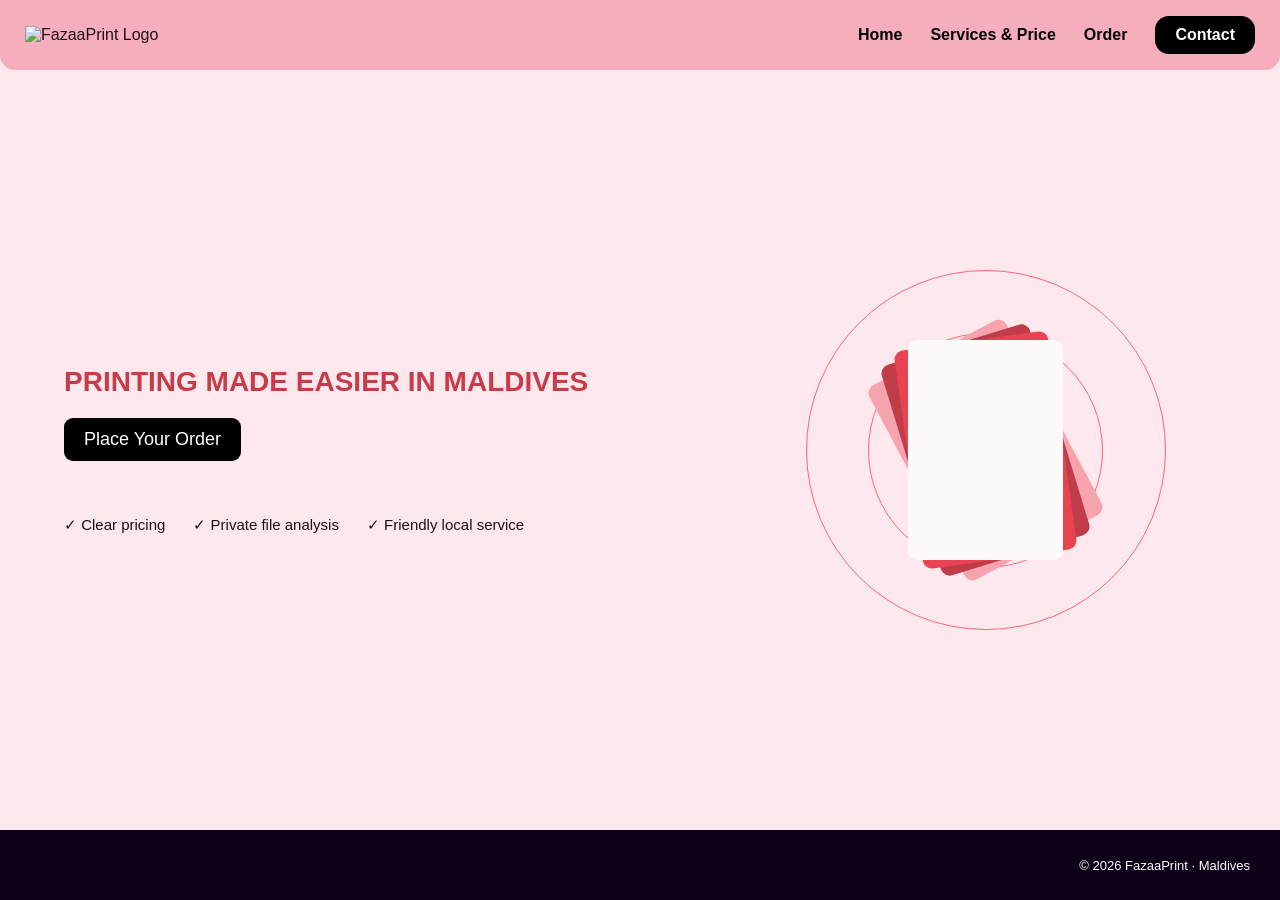
==== index.html @ 002e9286 "Update index.html" ====
<!DOCTYPE html>
<html lang="en">
<head>
<meta charset="UTF-8">
<meta name="viewport" content="width=device-width, initial-scale=1.0">

<title>FazaaPrint</title>

<style>

/* ---------------- GENERAL ---------------- */

* {
    box-sizing: border-box;
    margin: 0;
    padding: 0;
}

body {
    font-family: Arial, sans-serif;
    background: #fde8ed;
    color: #1d1118;
}

button,
input,
select {
    font: inherit;
}

a {
    text-decoration: none;
    color: inherit;
}

/* ---------------- HEADER ---------------- */

header {
    height: 70px;
    background: #f7aebc;
    display: flex;
    align-items: center;
    justify-content: space-between;
    padding: 8px 25px;
    border-radius: 0 0 15px 15px;
}

.logo img {
    width: 48px;
    height: 48px;
    object-fit: contain;
}

nav {
    display: flex;
    gap: 28px;
    align-items: center;
}

nav button {
    border: none;
    background: transparent;
    font-weight: 700;
    font-size: 16px;
    cursor: pointer;
}

nav button:hover {
    opacity: .6;
}

.contact-btn {
    background: black;
    color: white;
    padding: 10px 20px;
    border-radius: 14px;
}

/* ---------------- PAGE SECTIONS ---------------- */

.page {
    display: none;
    min-height: calc(100vh - 140px);
    padding: 50px 5%;
}

.page.active {
    display: block;
}

/* ---------------- HOME ---------------- */

.home {
    display: none;
}

.home.active {
    display: flex;
    align-items: center;
    justify-content: space-between;
    gap: 40px;
}

.home-left {
    width: 55%;
}

.home-left h1 {
    color: #c83c49;
    font-size: 28px;
    margin-bottom: 20px;
}

.order-main-btn {
    border: none;
    background: #000;
    color: #fff;
    padding: 11px 20px;
    border-radius: 9px;
    font-size: 18px;
    cursor: pointer;
    margin-bottom: 55px;
}

.features {
    display: flex;
    gap: 28px;
    flex-wrap: wrap;
}

.features span {
    font-size: 15px;
}

/* ---------------- PRINT GRAPHIC ---------------- */

.home-art {
    width: 40%;
    display: flex;
    justify-content: center;
    align-items: center;
}

.circle {
    width: 360px;
    height: 360px;
    border: 1px solid #ff647a;
    border-radius: 50%;
    display: flex;
    justify-content: center;
    align-items: center;
}

.inner-circle {
    width: 235px;
    height: 235px;
    border: 1px solid #ff647a;
    border-radius: 50%;
    display: flex;
    justify-content: center;
    align-items: center;
}

.paper-stack {
    position: relative;
    width: 155px;
    height: 220px;
}

.paper {
    position: absolute;
    width: 155px;
    height: 220px;
    border-radius: 9px;
}

.paper1 {
    background: #f6a3ae;
    transform: rotate(-28deg);
}

.paper2 {
    background: #bf3c49;
    transform: rotate(-17deg);
}

.paper3 {
    background: #e94352;
    transform: rotate(-8deg);
}

.paper4 {
    background: #fffafa;
}

/* ---------------- TITLES ---------------- */

.section-title {
    color: #c83c49;
    margin-bottom: 8px;
    font-size: 30px;
}

.section-subtitle {
    margin-bottom: 35px;
    color: #67565d;
}

/* ---------------- SERVICES ---------------- */

.services-grid {
    display: grid;
    grid-template-columns: repeat(3, 1fr);
    gap: 18px;
}

.service-card {
    background: white;
    border-radius: 14px;
    padding: 24px;
    box-shadow: 0 5px 15px rgba(0,0,0,.04);
}

.service-card h3 {
    margin-bottom: 10px;
}

.price {
    color: #c83c49;
    font-weight: bold;
    font-size: 22px;
}

/* ---------------- ORDER ---------------- */

.order-container {
    display: grid;
    grid-template-columns: 1.4fr 1fr;
    gap: 30px;
}

.order-form,
.order-summary {
    background: white;
    border-radius: 15px;
    padding: 28px;
}

.form-group {
    margin-bottom: 20px;
}

.form-group label {
    display: block;
    font-weight: 600;
    margin-bottom: 8px;
}

.form-group input,
.form-group select {
    width: 100%;
    border: 1px solid #ddd;
    border-radius: 8px;
    padding: 12px;
}

.two-fields {
    display: grid;
    grid-template-columns: 1fr 1fr;
    gap: 15px;
}

.coverage-wrap {
    display: none;
}

.coverage-value {
    color: #c83c49;
    font-weight: bold;
}

.total {
    font-size: 32px;
    color: #c83c49;
    margin: 18px 0;
}

.notice {
    background: #fde8ed;
    padding: 12px;
    border-radius: 8px;
    font-size: 13px;
    margin-top: 15px;
}

.submit-order {
    width: 100%;
    margin-top: 25px;
    background: black;
    color: white;
    border: none;
    border-radius: 10px;
    padding: 14px;
    cursor: pointer;
    font-weight: bold;
}

/* ---------------- CONTACT ---------------- */

.contact-box {
    background: white;
    padding: 35px;
    border-radius: 15px;
    max-width: 650px;
}

.contact-box p {
    margin: 15px 0;
}

.whatsapp {
    display: inline-block;
    margin-top: 15px;
    background: black;
    color: white;
    padding: 12px 20px;
    border-radius: 9px;
}

/* ---------------- FOOTER ---------------- */

footer {
    height: 70px;
    background: #0e0016;
    color: white;
    display: flex;
    justify-content: flex-end;
    align-items: center;
    padding: 0 30px;
    font-size: 13px;
}

/* ---------------- MOBILE ---------------- */

@media(max-width:800px) {

    header {
        padding: 8px 12px;
    }

    nav {
        gap: 10px;
    }

    nav button {
        font-size: 12px;
    }

    .home.active {
        flex-direction: column;
        text-align: center;
    }

    .home-left,
    .home-art {
        width: 100%;
    }

    .features {
        justify-content: center;
    }

    .circle {
        width: 280px;
        height: 280px;
    }

    .services-grid {
        grid-template-columns: 1fr;
    }

    .order-container {
        grid-template-columns: 1fr;
    }

    .two-fields {
        grid-template-columns: 1fr;
    }
}

</style>
</head>


<body>

<!-- HEADER -->

<header>

    <div class="logo">
        <img src="logo.png" alt="FazaaPrint Logo">
    </div>

    <nav>

        <button onclick="showPage('home')">
            Home
        </button>

        <button onclick="showPage('services')">
            Services & Price
        </button>

        <button onclick="showPage('order')">
            Order
        </button>

        <button
        class="contact-btn"
        onclick="showPage('contact')">
            Contact
        </button>

    </nav>

</header>


<main>


<!-- ================= HOME ================= -->

<section id="home" class="page home active">

    <div class="home-left">

        <h1>
            PRINTING MADE EASIER IN MALDIVES
        </h1>

        <button
        class="order-main-btn"
        onclick="showPage('order')">

            Place Your Order

        </button>

        <div class="features">

            <span>✓ Clear pricing</span>

            <span>✓ Private file analysis</span>

            <span>✓ Friendly local service</span>

        </div>

    </div>


    <div class="home-art">

        <div class="circle">

            <div class="inner-circle">

                <div class="paper-stack">

                    <div class="paper paper1"></div>

                    <div class="paper paper2"></div>

                    <div class="paper paper3"></div>

                    <div class="paper paper4"></div>

                </div>

            </div>

        </div>

    </div>

</section>



<!-- ================= SERVICES ================= -->

<section id="services" class="page">

<h2 class="section-title">
Services & Prices
</h2>

<p class="section-subtitle">
Simple and transparent pricing.
</p>


<div class="services-grid">

<div class="service-card">
<h3>B&W A4 Printing</h3>
<p class="price">MVR 2</p>
<p>Per printed side</p>
</div>


<div class="service-card">
<h3>Full Colour A4</h3>
<p class="price">Up to MVR 35</p>
<p>Based on colour coverage</p>
</div>


<div class="service-card">
<h3>Binding</h3>
<p class="price">MVR 20</p>
</div>


<div class="service-card">
<h3>Scanning</h3>
<p class="price">MVR 10</p>
</div>


<div class="service-card">
<h3>Lamination</h3>
<p class="price">MVR 15</p>
</div>


<div class="service-card">
<h3>Staples</h3>
<p class="price">MVR 4</p>
</div>


<div class="service-card">
<h3>Book Cover Design & Printing</h3>
<p class="price">MVR 45</p>
</div>


<div class="service-card">
<h3>Book Cover</h3>
<p class="price">MVR 50</p>
</div>


<div class="service-card">
<h3>Cellophane</h3>
<p class="price">MVR 100</p>
</div>


<div class="service-card">
<h3>Worksheet Program</h3>
<p class="price">MVR 150</p>
</div>


<div class="service-card">
<h3>English Past Papers</h3>
<p class="price">MVR 380</p>
</div>


<div class="service-card">
<h3>Economics Past Papers</h3>
<p class="price">MVR 150</p>
</div>


<div class="service-card">
<h3>Chemistry Past Papers</h3>
<p class="price">MVR 530</p>
</div>


<div class="service-card">
<h3>Biology Past Papers</h3>
<p class="price">MVR 600</p>
</div>

</div>

</section>



<!-- ================= ORDER ================= -->

<section id="order" class="page">

<h2 class="section-title">
Place Your Order
</h2>

<p class="section-subtitle">
Upload your document and calculate your estimated printing price.
</p>


<div class="order-container">


<div class="order-form">


<div class="form-group">

<label>Upload Document</label>

<input
type="file"
id="fileUpload"
accept=".pdf,.jpg,.jpeg,.png">

</div>


<div class="two-fields">

<div class="form-group">

<label>Print Type</label>

<select
id="printType"
onchange="updateCalculator()">

<option value="bw">
Black & White
</option>

<option value="color">
Colour
</option>

</select>

</div>


<div class="form-group">

<label>Printing</label>

<select
id="sides"
onchange="updateCalculator()">

<option value="1">
Single Sided
</option>

<option value="2">
Double Sided
</option>

</select>

</div>

</div>


<div class="two-fields">


<div class="form-group">

<label>Number of Pages</label>

<input
type="number"
id="pages"
value="1"
min="1"
oninput="updateCalculator()">

</div>


<div class="form-group">

<label>Copies</label>

<input
type="number"
id="copies"
value="1"
min="1"
oninput="updateCalculator()">

</div>


</div>



<div
class="form-group coverage-wrap"
id="coverageWrap">

<label>
Estimated Colour Coverage:
<span
class="coverage-value"
id="coverageText">
100%
</span>
</label>

<input
type="range"
id="coverage"
min="1"
max="100"
value="100"
oninput="updateCalculator()">

</div>



<div class="form-group">

<label>Extra Service</label>

<select
id="extra"
onchange="updateCalculator()">

<option value="0">
None
</option>

<option value="20">
Binding — MVR 20
</option>

<option value="15">
Lamination — MVR 15
</option>

<option value="10">
Scanning — MVR 10
</option>

<option value="4">
Staples — MVR 4
</option>

</select>

</div>


</div>



<div class="order-summary">

<h3>Order Estimate</h3>

<p id="summaryType">
Black & White Printing
</p>

<p id="summaryPages">
1 page × 1 copy
</p>

<div class="total">

MVR
<span id="totalPrice">
2.00
</span>

</div>


<p class="notice">

Colour printing prices are estimates.
Final prices may vary depending on the actual
amount of ink used on the uploaded document.

</p>


<button class="submit-order">

Continue Order →

</button>


</div>


</div>

</section>



<!-- ================= CONTACT ================= -->

<section id="contact" class="page">

<h2 class="section-title">
Contact FazaaPrint
</h2>

<p class="section-subtitle">
Need help with your order? We're happy to help.
</p>


<div class="contact-box">

<h3>FazaaPrint Maldives</h3>

<p>
📍 Maldives
</p>

<p>
💬 WhatsApp us for enquiries and orders.
</p>

<p>
Send your documents, printing requirements
or questions and we'll get back to you.
</p>


<a
href="#"
class="whatsapp">

Contact on WhatsApp

</a>


</div>

</section>


</main>



<footer>

© 2026 FazaaPrint · Maldives

</footer>



<script>

/* ---------------- PAGE NAVIGATION ---------------- */

function showPage(pageName) {

    const pages =
    document.querySelectorAll(".page");

    pages.forEach(function(page) {

        page.classList.remove("active");

    });


    document
    .getElementById(pageName)
    .classList.add("active");


    window.scrollTo({
        top: 0,
        behavior: "smooth"
    });

}



/* ---------------- PRICE CALCULATOR ---------------- */

function updateCalculator() {

    const type =
    document.getElementById("printType").value;

    const pages =
    Number(document.getElementById("pages").value) || 1;

    const copies =
    Number(document.getElementById("copies").value) || 1;

    const extra =
    Number(document.getElementById("extra").value);

    const coverage =
    Number(document.getElementById("coverage").value);


    const coverageWrap =
    document.getElementById("coverageWrap");


    let printPrice = 0;


    if(type === "bw") {

        coverageWrap.style.display = "none";

        printPrice =
        pages * copies * 2;

        document.getElementById(
        "summaryType"
        ).textContent =
        "Black & White Printing";

    }

    else {

        coverageWrap.style.display = "block";

        const pricePerPage =
        35 * (coverage / 100);

        printPrice =
        pages * copies * pricePerPage;

        document.getElementById(
        "summaryType"
        ).textContent =
        "Colour Printing";

    }


    const finalTotal =
    printPrice + extra;


    document.getElementById(
    "coverageText"
    ).textContent =
    coverage + "%";


    document.getElementById(
    "summaryPages"
    ).textContent =
    pages +
    " page(s) × " +
    copies +
    " copy/copies";


    document.getElementById(
    "totalPrice"
    ).textContent =
    finalTotal.toFixed(2);

}


updateCalculator();

</script>


</body>
</html>
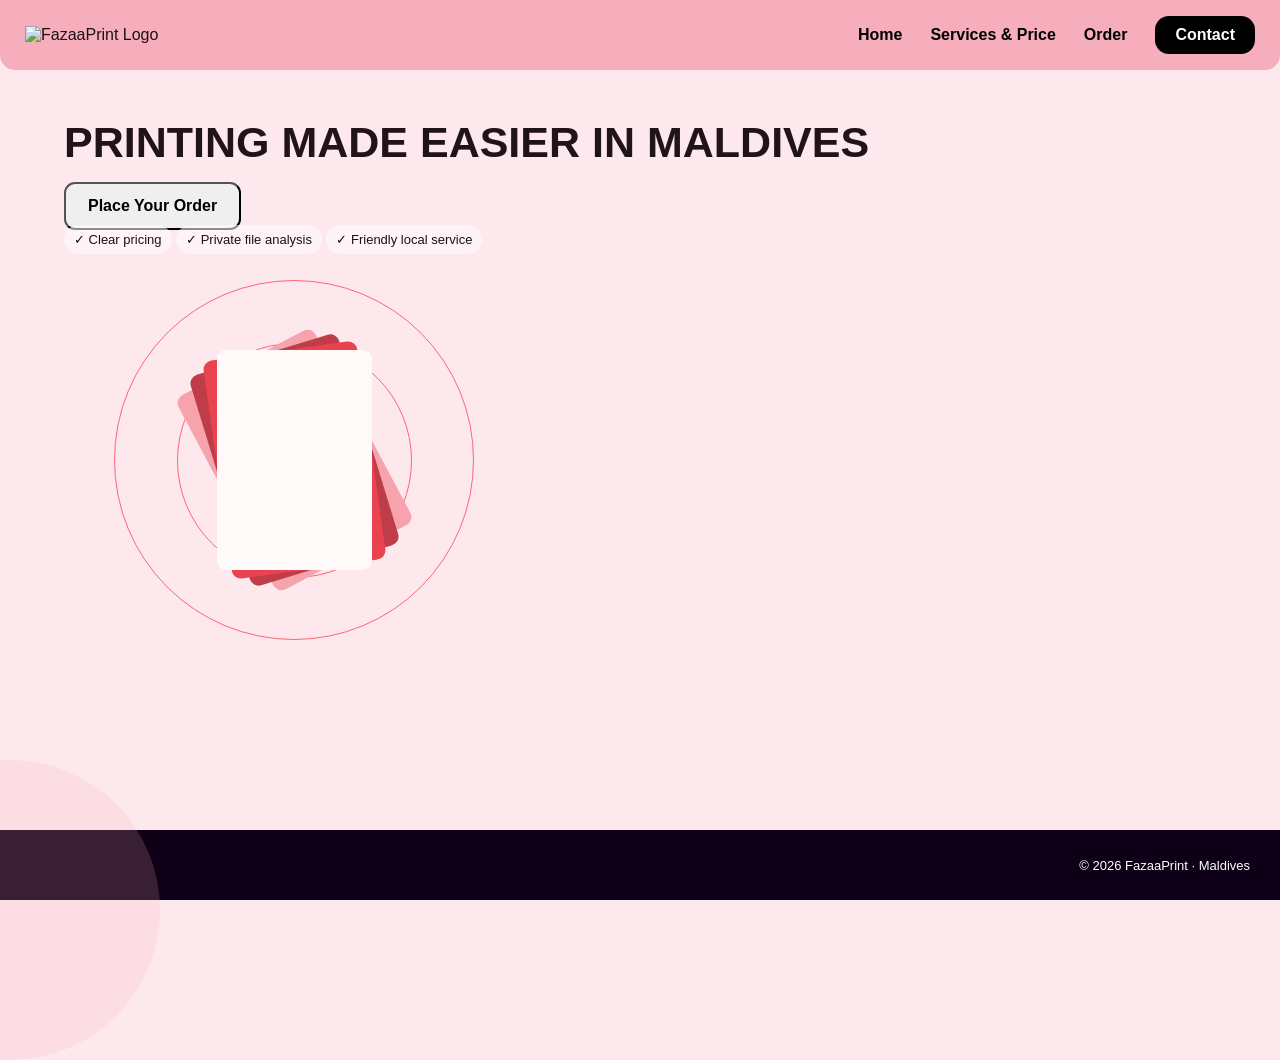
==== commit 927becd4: "Update index.html" ====
--- a/index.html
+++ b/index.html
@@ -88,50 +88,355 @@
     display: block;
 }
 
-/* ---------------- HOME ---------------- */
+<!-- ================= HOME ================= -->
+
+<section id="home" class="page home active">
+
+    <div class="home-left">
+
+        <span class="home-tag">
+            FAST • SIMPLE • LOCAL
+        </span>
+
+        <h1>
+            PRINTING MADE<br>
+            <span>EASIER IN MALDIVES</span>
+        </h1>
+
+        <p class="home-description">
+            Upload your documents, check your estimated price and place your
+            print order in just a few clicks.
+        </p>
+
+        <div class="home-buttons">
+
+            <button
+                class="order-main-btn"
+                onclick="showPage('order')">
+                Place Your Order →
+            </button>
+
+            <button
+                class="price-main-btn"
+                onclick="showPage('services')">
+                View Prices
+            </button>
+
+        </div>
+
+
+        <div class="features">
+
+            <span>✓ Clear pricing</span>
+
+            <span>✓ Easy ordering</span>
+
+            <span>✓ Friendly local service</span>
+
+        </div>
+
+
+        <div class="home-mini-services">
+
+            <div class="mini-service">
+                <strong>A4 Printing</strong>
+                <span>B&W & Colour</span>
+            </div>
+
+            <div class="mini-service">
+                <strong>Past Papers</strong>
+                <span>Study-ready sets</span>
+            </div>
+
+            <div class="mini-service">
+                <strong>Finishing</strong>
+                <span>Binding & Lamination</span>
+            </div>
+
+        </div>
+
+    </div>
+
+
+    <div class="home-art">
+
+        <div class="art-label">
+            <span>PRINT</span>
+            <strong>YOUR IDEAS</strong>
+        </div>
+
+        <div class="circle">
+
+            <div class="inner-circle">
+
+                <div class="paper-stack">
+
+                    <div class="paper paper1"></div>
+
+                    <div class="paper paper2"></div>
+
+                    <div class="paper paper3"></div>
+
+                    <div class="paper paper4">
+
+                        <div class="paper-content">
+                            <span>FAZAA</span>
+                            <strong>PRINT</strong>
+                            <small>Made Simple</small>
+                        </div>
+
+                    </div>
+
+                </div>
+
+            </div>
+
+        </div>
+
+
+        <div class="home-price-badge">
+
+            <small>B&W PRINTING FROM</small>
+
+            <strong>MVR 2</strong>
+
+            <span>per printed side</span>
+
+        </div>
+
+    </div>
+
+</section>
+
+    /* ---------------- IMPROVED HOME ---------------- */
 
 .home {
-    display: none;
-}
-
-.home.active {
+    position: relative;
+    overflow: hidden;
+}
+
+.home::before {
+    content: "";
+    position: absolute;
+    width: 300px;
+    height: 300px;
+    background: rgba(247, 174, 188, .18);
+    border-radius: 50%;
+    left: -140px;
+    bottom: -160px;
+    z-index: 0;
+}
+
+.home-left,
+.home-art {
+    position: relative;
+    z-index: 1;
+}
+
+.home-tag {
+    display: inline-block;
+    color: #c83c49;
+    background: #f9c5cf;
+    padding: 7px 12px;
+    border-radius: 30px;
+    font-size: 11px;
+    font-weight: 800;
+    letter-spacing: 1.3px;
+    margin-bottom: 17px;
+}
+
+.home-left h1 {
+    font-size: 43px;
+    line-height: 1.05;
+    margin-bottom: 17px;
+    color: #211419;
+}
+
+.home-left h1 span {
+    color: #c83c49;
+}
+
+.home-description {
+    max-width: 500px;
+    color: #66545b;
+    font-size: 16px;
+    line-height: 1.6;
+    margin-bottom: 25px;
+}
+
+.home-buttons {
     display: flex;
+    gap: 12px;
+    margin-bottom: 30px;
+}
+
+.order-main-btn {
+    margin-bottom: 0;
+    padding: 13px 22px;
+    font-size: 16px;
+    border-radius: 11px;
+    font-weight: bold;
+}
+
+.price-main-btn {
+    border: 1px solid #d6a0aa;
+    background: white;
+    padding: 13px 22px;
+    border-radius: 11px;
+    font-weight: bold;
+    cursor: pointer;
+}
+
+.price-main-btn:hover {
+    background: #fff4f6;
+}
+
+.features {
+    margin-bottom: 32px;
+}
+
+.features span {
+    background: rgba(255,255,255,.55);
+    padding: 7px 10px;
+    border-radius: 20px;
+    font-size: 13px;
+}
+
+
+.home-mini-services {
+    display: flex;
+    gap: 12px;
+    max-width: 600px;
+}
+
+.mini-service {
+    flex: 1;
+    background: rgba(255,255,255,.82);
+    border: 1px solid rgba(213, 167, 178, .35);
+    padding: 15px;
+    border-radius: 14px;
+    box-shadow: 0 5px 18px rgba(95, 34, 47, .05);
+}
+
+.mini-service strong {
+    display: block;
+    font-size: 14px;
+    margin-bottom: 4px;
+}
+
+.mini-service span {
+    font-size: 11px;
+    color: #806c73;
+}
+
+
+/* ---------------- HOME ART DETAILS ---------------- */
+
+.home-art {
+    flex-direction: column;
+    position: relative;
+}
+
+.art-label {
+    position: absolute;
+    top: 20px;
+    right: 50px;
+    text-align: right;
+    z-index: 4;
+}
+
+.art-label span {
+    display: block;
+    font-size: 10px;
+    color: #bd5360;
+    letter-spacing: 2px;
+}
+
+.art-label strong {
+    font-size: 17px;
+}
+
+.paper4 {
+    display: flex;
+    justify-content: center;
     align-items: center;
-    justify-content: space-between;
-    gap: 40px;
-}
-
-.home-left {
-    width: 55%;
-}
-
-.home-left h1 {
-    color: #c83c49;
-    font-size: 28px;
-    margin-bottom: 20px;
-}
-
-.order-main-btn {
-    border: none;
-    background: #000;
-    color: #fff;
-    padding: 11px 20px;
-    border-radius: 9px;
-    font-size: 18px;
-    cursor: pointer;
-    margin-bottom: 55px;
-}
-
-.features {
-    display: flex;
-    gap: 28px;
-    flex-wrap: wrap;
-}
-
-.features span {
-    font-size: 15px;
-}
-
+}
+
+.paper-content {
+    text-align: center;
+}
+
+.paper-content span {
+    display: block;
+    font-size: 13px;
+    letter-spacing: 2px;
+    color: #d24556;
+}
+
+.paper-content strong {
+    display: block;
+    font-size: 30px;
+    letter-spacing: 2px;
+    color: #1e1418;
+}
+
+.paper-content small {
+    color: #9c868e;
+}
+
+
+.home-price-badge {
+    position: absolute;
+    bottom: 45px;
+    right: 20px;
+    background: black;
+    color: white;
+    padding: 15px 19px;
+    border-radius: 14px;
+    box-shadow: 0 10px 25px rgba(0,0,0,.14);
+}
+
+.home-price-badge small {
+    display: block;
+    font-size: 8px;
+    letter-spacing: 1px;
+}
+
+.home-price-badge strong {
+    display: block;
+    font-size: 24px;
+    color: #f7aebc;
+}
+
+.home-price-badge span {
+    font-size: 9px;
+    color: #ddd;
+}
+
+
+@media(max-width:800px) {
+
+    .home-left h1 {
+        font-size: 34px;
+    }
+
+    .home-buttons {
+        justify-content: center;
+        flex-wrap: wrap;
+    }
+
+    .home-mini-services {
+        flex-direction: column;
+    }
+
+    .art-label,
+    .home-price-badge {
+        position: static;
+        margin: 15px auto;
+        text-align: center;
+    }
+
+}
 /* ---------------- PRINT GRAPHIC ---------------- */
 
 .home-art {
@@ -231,80 +536,282 @@
     font-size: 22px;
 }
 
-/* ---------------- ORDER ---------------- */
-
-.order-container {
-    display: grid;
-    grid-template-columns: 1.4fr 1fr;
-    gap: 30px;
-}
-
-.order-form,
-.order-summary {
-    background: white;
-    border-radius: 15px;
-    padding: 28px;
-}
-
-.form-group {
-    margin-bottom: 20px;
-}
-
-.form-group label {
-    display: block;
-    font-weight: 600;
-    margin-bottom: 8px;
-}
-
-.form-group input,
-.form-group select {
-    width: 100%;
-    border: 1px solid #ddd;
-    border-radius: 8px;
-    padding: 12px;
-}
-
-.two-fields {
-    display: grid;
-    grid-template-columns: 1fr 1fr;
-    gap: 15px;
-}
-
-.coverage-wrap {
-    display: none;
-}
-
-.coverage-value {
-    color: #c83c49;
-    font-weight: bold;
-}
-
-.total {
-    font-size: 32px;
-    color: #c83c49;
-    margin: 18px 0;
-}
-
-.notice {
-    background: #fde8ed;
-    padding: 12px;
-    border-radius: 8px;
-    font-size: 13px;
-    margin-top: 15px;
-}
-
-.submit-order {
-    width: 100%;
-    margin-top: 25px;
-    background: black;
-    color: white;
-    border: none;
-    border-radius: 10px;
-    padding: 14px;
-    cursor: pointer;
-    font-weight: bold;
-}
-
+<!-- ================= ORDER ================= -->
+
+<section id="order" class="page">
+
+    <div class="order-heading">
+        <span class="order-tag">QUICK PRINT ORDER</span>
+        <h2>Place Your Order</h2>
+        <p>Upload your document, choose your printing preferences and get an instant estimate.</p>
+    </div>
+
+    <div class="order-container">
+
+        <!-- LEFT SIDE -->
+
+        <div class="order-form">
+
+            <div class="upload-box">
+
+                <div class="upload-icon">↑</div>
+
+                <h3>Upload your document</h3>
+
+                <p>PDF, JPG or PNG</p>
+
+                <input
+                    type="file"
+                    id="fileUpload"
+                    accept=".pdf,.jpg,.jpeg,.png"
+                    onchange="handleFileUpload()"
+                >
+
+                <label for="fileUpload" class="upload-button">
+                    Choose File
+                </label>
+
+                <span id="fileName" class="file-name">
+                    No file selected
+                </span>
+
+            </div>
+
+
+            <div class="order-options-title">
+                Printing Options
+            </div>
+
+
+            <div class="two-fields">
+
+                <div class="form-group">
+                    <label>Print Type</label>
+
+                    <select
+                        id="printType"
+                        onchange="updateCalculator()">
+
+                        <option value="bw">
+                            Black & White
+                        </option>
+
+                        <option value="color">
+                            Colour
+                        </option>
+
+                    </select>
+                </div>
+
+
+                <div class="form-group">
+                    <label>Printing</label>
+
+                    <select
+                        id="sides"
+                        onchange="updateCalculator()">
+
+                        <option value="1">
+                            Single Sided
+                        </option>
+
+                        <option value="2">
+                            Double Sided
+                        </option>
+
+                    </select>
+                </div>
+
+            </div>
+
+
+            <div class="form-group">
+
+                <label>Copies</label>
+
+                <div class="copy-control">
+
+                    <button
+                        type="button"
+                        onclick="changeCopies(-1)">
+                        −
+                    </button>
+
+                    <input
+                        type="number"
+                        id="copies"
+                        value="1"
+                        min="1"
+                        oninput="updateCalculator()">
+
+                    <button
+                        type="button"
+                        onclick="changeCopies(1)">
+                        +
+                    </button>
+
+                </div>
+
+            </div>
+
+
+            <div
+                class="form-group coverage-wrap"
+                id="coverageWrap">
+
+                <div class="coverage-heading">
+
+                    <label>
+                        Estimated Colour Coverage
+                    </label>
+
+                    <strong id="coverageText">
+                        100%
+                    </strong>
+
+                </div>
+
+                <input
+                    type="range"
+                    id="coverage"
+                    min="1"
+                    max="100"
+                    value="100"
+                    oninput="updateCalculator()">
+
+                <small>
+                    This is used to estimate colour printing cost.
+                </small>
+
+            </div>
+
+
+            <div class="form-group">
+
+                <label>Finishing Service</label>
+
+                <select
+                    id="extra"
+                    onchange="updateCalculator()">
+
+                    <option value="0">
+                        No extra service
+                    </option>
+
+                    <option value="20">
+                        Binding — MVR 20
+                    </option>
+
+                    <option value="15">
+                        Lamination — MVR 15
+                    </option>
+
+                    <option value="10">
+                        Scanning — MVR 10
+                    </option>
+
+                    <option value="4">
+                        Staples — MVR 4
+                    </option>
+
+                </select>
+
+            </div>
+
+        </div>
+
+
+        <!-- RIGHT SIDE -->
+
+        <div class="order-summary">
+
+            <span class="summary-label">
+                YOUR ESTIMATE
+            </span>
+
+            <h3>Order Summary</h3>
+
+            <div class="summary-row">
+
+                <span>Printing</span>
+
+                <strong id="summaryType">
+                    Black & White
+                </strong>
+
+            </div>
+
+
+            <div class="summary-row">
+
+                <span>Copies</span>
+
+                <strong id="summaryCopies">
+                    1
+                </strong>
+
+            </div>
+
+
+            <div class="summary-row">
+
+                <span>Printing Style</span>
+
+                <strong id="summarySides">
+                    Single Sided
+                </strong>
+
+            </div>
+
+
+            <div class="summary-divider"></div>
+
+
+            <span class="estimated-text">
+                Estimated Total
+            </span>
+
+
+            <div class="total">
+
+                <small>MVR</small>
+
+                <span id="totalPrice">
+                    2.00
+                </span>
+
+            </div>
+
+
+            <div class="notice">
+
+                <strong>About colour pricing</strong>
+
+                <p>
+                    Colour prices are estimated using colour coverage.
+                    Final price may vary slightly after the document is reviewed.
+                </p>
+
+            </div>
+
+
+            <button class="submit-order">
+
+                Continue Order
+                <span>→</span>
+
+            </button>
+
+
+            <p class="secure-note">
+                ✓ Your uploaded file is used only to prepare your order.
+            </p>
+
+        </div>
+
+    </div>
+
+</section>
 /* ---------------- CONTACT ---------------- */
 
 .contact-box {
@@ -905,94 +1412,54 @@
 
 /* ---------------- PRICE CALCULATOR ---------------- */
 
+<script>
+
+/* PAGE NAVIGATION */
+
+function showPage(pageName) {
+
+    const pages = document.querySelectorAll(".page");
+
+    pages.forEach(function(page) {
+        page.classList.remove("active");
+    });
+
+    document
+        .getElementById(pageName)
+        .classList.add("active");
+
+    window.scrollTo({
+        top: 0,
+        behavior: "smooth"
+    });
+}
+
+
+/* NEW CALCULATOR CODE GOES HERE */
+
+let detectedPages = 1;
+
+function handleFileUpload() {
+    // etc...
+}
+
+function changeCopies(amount) {
+    // etc...
+}
+
 function updateCalculator() {
-
-    const type =
-    document.getElementById("printType").value;
-
-    const pages =
-    Number(document.getElementById("pages").value) || 1;
-
-    const copies =
-    Number(document.getElementById("copies").value) || 1;
-
-    const extra =
-    Number(document.getElementById("extra").value);
-
-    const coverage =
-    Number(document.getElementById("coverage").value);
-
-
-    const coverageWrap =
-    document.getElementById("coverageWrap");
-
-
-    let printPrice = 0;
-
-
-    if(type === "bw") {
-
-        coverageWrap.style.display = "none";
-
-        printPrice =
-        pages * copies * 2;
-
-        document.getElementById(
-        "summaryType"
-        ).textContent =
-        "Black & White Printing";
-
-    }
-
-    else {
-
-        coverageWrap.style.display = "block";
-
-        const pricePerPage =
-        35 * (coverage / 100);
-
-        printPrice =
-        pages * copies * pricePerPage;
-
-        document.getElementById(
-        "summaryType"
-        ).textContent =
-        "Colour Printing";
-
-    }
-
-
-    const finalTotal =
-    printPrice + extra;
-
-
-    document.getElementById(
-    "coverageText"
-    ).textContent =
-    coverage + "%";
-
-
-    document.getElementById(
-    "summaryPages"
-    ).textContent =
-    pages +
-    " page(s) × " +
-    copies +
-    " copy/copies";
-
-
-    document.getElementById(
-    "totalPrice"
-    ).textContent =
-    finalTotal.toFixed(2);
-
-}
-
+    // etc...
+}
 
 updateCalculator();
 
 </script>
-
 
 </body>
 </html>
+
+</script>
+
+
+</body>
+</html>
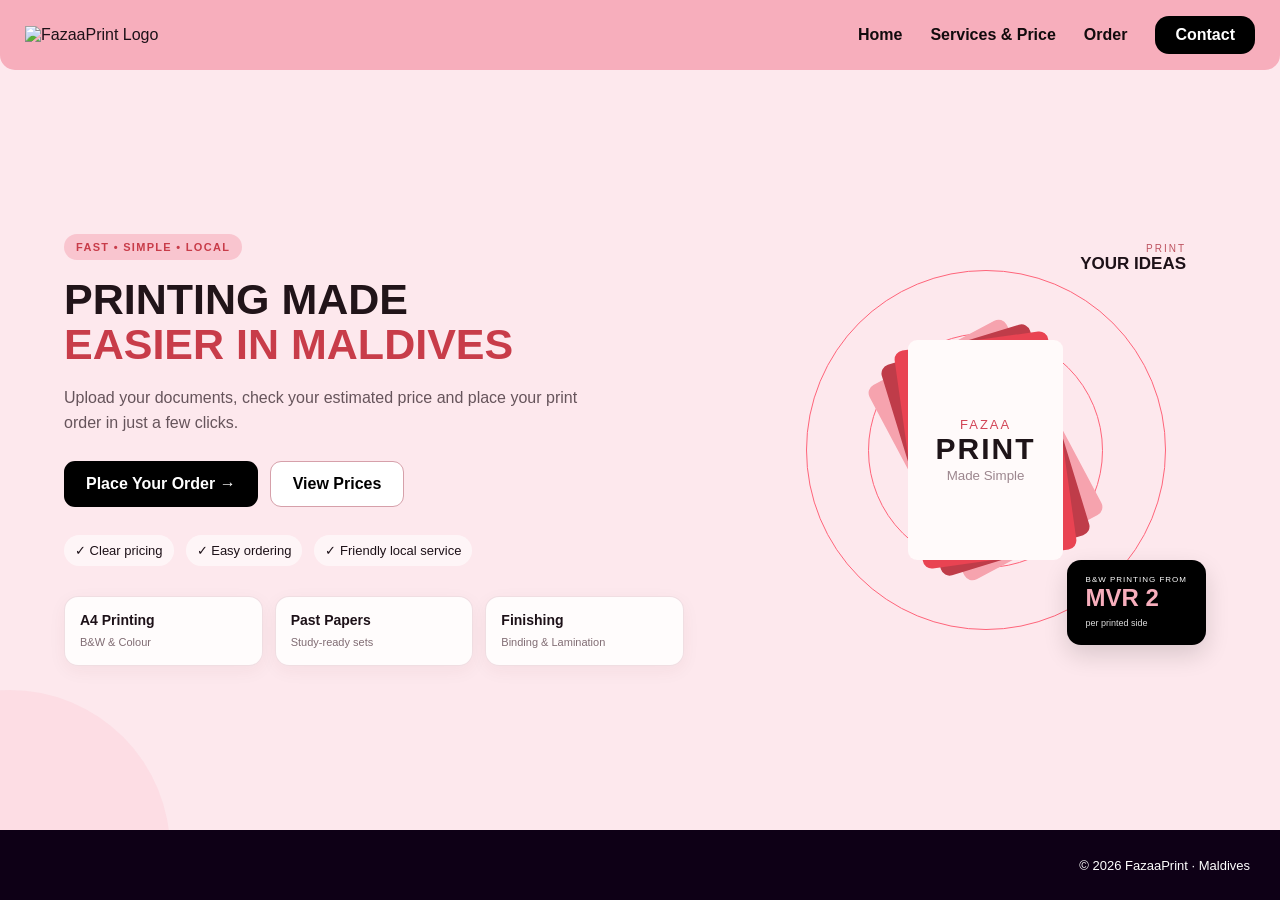
==== commit 44d19a29: "Update index.html" ====
--- a/index.html
+++ b/index.html
@@ -1,14 +1,17 @@
 <!DOCTYPE html>
 <html lang="en">
+
 <head>
 <meta charset="UTF-8">
 <meta name="viewport" content="width=device-width, initial-scale=1.0">
 
-<title>FazaaPrint</title>
+<title>FazaaPrint | Printing Made Simple</title>
 
 <style>
 
-/* ---------------- GENERAL ---------------- */
+/* =========================================================
+   GENERAL
+========================================================= */
 
 * {
     box-sizing: border-box;
@@ -16,8 +19,12 @@
     padding: 0;
 }
 
+html {
+    scroll-behavior: smooth;
+}
+
 body {
-    font-family: Arial, sans-serif;
+    font-family: Arial, Helvetica, sans-serif;
     background: #fde8ed;
     color: #1d1118;
 }
@@ -28,20 +35,30 @@
     font: inherit;
 }
 
+button {
+    cursor: pointer;
+}
+
 a {
     text-decoration: none;
     color: inherit;
 }
 
-/* ---------------- HEADER ---------------- */
+
+/* =========================================================
+   HEADER
+========================================================= */
 
 header {
-    height: 70px;
+    min-height: 70px;
     background: #f7aebc;
+
     display: flex;
     align-items: center;
     justify-content: space-between;
+
     padding: 8px 25px;
+
     border-radius: 0 0 15px 15px;
 }
 
@@ -53,16 +70,18 @@
 
 nav {
     display: flex;
+    align-items: center;
     gap: 28px;
-    align-items: center;
 }
 
 nav button {
     border: none;
     background: transparent;
+
     font-weight: 700;
     font-size: 16px;
-    cursor: pointer;
+
+    color: #120b0d;
 }
 
 nav button:hover {
@@ -70,17 +89,27 @@
 }
 
 .contact-btn {
-    background: black;
-    color: white;
+    background: #000;
+    color: #fff;
+
     padding: 10px 20px;
     border-radius: 14px;
 }
 
-/* ---------------- PAGE SECTIONS ---------------- */
+
+/* =========================================================
+   PAGE SECTIONS
+========================================================= */
+
+main {
+    min-height: calc(100vh - 140px);
+}
 
 .page {
     display: none;
+
     min-height: calc(100vh - 140px);
+
     padding: 50px 5%;
 }
 
@@ -88,143 +117,39 @@
     display: block;
 }
 
-<!-- ================= HOME ================= -->
-
-<section id="home" class="page home active">
-
-    <div class="home-left">
-
-        <span class="home-tag">
-            FAST • SIMPLE • LOCAL
-        </span>
-
-        <h1>
-            PRINTING MADE<br>
-            <span>EASIER IN MALDIVES</span>
-        </h1>
-
-        <p class="home-description">
-            Upload your documents, check your estimated price and place your
-            print order in just a few clicks.
-        </p>
-
-        <div class="home-buttons">
-
-            <button
-                class="order-main-btn"
-                onclick="showPage('order')">
-                Place Your Order →
-            </button>
-
-            <button
-                class="price-main-btn"
-                onclick="showPage('services')">
-                View Prices
-            </button>
-
-        </div>
-
-
-        <div class="features">
-
-            <span>✓ Clear pricing</span>
-
-            <span>✓ Easy ordering</span>
-
-            <span>✓ Friendly local service</span>
-
-        </div>
-
-
-        <div class="home-mini-services">
-
-            <div class="mini-service">
-                <strong>A4 Printing</strong>
-                <span>B&W & Colour</span>
-            </div>
-
-            <div class="mini-service">
-                <strong>Past Papers</strong>
-                <span>Study-ready sets</span>
-            </div>
-
-            <div class="mini-service">
-                <strong>Finishing</strong>
-                <span>Binding & Lamination</span>
-            </div>
-
-        </div>
-
-    </div>
-
-
-    <div class="home-art">
-
-        <div class="art-label">
-            <span>PRINT</span>
-            <strong>YOUR IDEAS</strong>
-        </div>
-
-        <div class="circle">
-
-            <div class="inner-circle">
-
-                <div class="paper-stack">
-
-                    <div class="paper paper1"></div>
-
-                    <div class="paper paper2"></div>
-
-                    <div class="paper paper3"></div>
-
-                    <div class="paper paper4">
-
-                        <div class="paper-content">
-                            <span>FAZAA</span>
-                            <strong>PRINT</strong>
-                            <small>Made Simple</small>
-                        </div>
-
-                    </div>
-
-                </div>
-
-            </div>
-
-        </div>
-
-
-        <div class="home-price-badge">
-
-            <small>B&W PRINTING FROM</small>
-
-            <strong>MVR 2</strong>
-
-            <span>per printed side</span>
-
-        </div>
-
-    </div>
-
-</section>
-
-    /* ---------------- IMPROVED HOME ---------------- */
+
+/* =========================================================
+   HOME
+========================================================= */
 
 .home {
     position: relative;
     overflow: hidden;
 }
 
+.home.active {
+    display: flex;
+
+    align-items: center;
+    justify-content: space-between;
+
+    gap: 40px;
+}
+
 .home::before {
     content: "";
+
     position: absolute;
-    width: 300px;
-    height: 300px;
+
+    width: 320px;
+    height: 320px;
+
     background: rgba(247, 174, 188, .18);
+
     border-radius: 50%;
-    left: -140px;
-    bottom: -160px;
-    z-index: 0;
+
+    left: -150px;
+    bottom: -180px;
 }
 
 .home-left,
@@ -233,22 +158,37 @@
     z-index: 1;
 }
 
+
+/* left side */
+
+.home-left {
+    width: 55%;
+}
+
 .home-tag {
     display: inline-block;
+
+    background: #f9c5cf;
     color: #c83c49;
-    background: #f9c5cf;
+
     padding: 7px 12px;
+
     border-radius: 30px;
+
     font-size: 11px;
     font-weight: 800;
+
     letter-spacing: 1.3px;
+
     margin-bottom: 17px;
 }
 
 .home-left h1 {
     font-size: 43px;
     line-height: 1.05;
+
     margin-bottom: 17px;
+
     color: #211419;
 }
 
@@ -257,98 +197,152 @@
 }
 
 .home-description {
-    max-width: 500px;
+    max-width: 520px;
+
     color: #66545b;
+
     font-size: 16px;
     line-height: 1.6;
+
     margin-bottom: 25px;
 }
 
 .home-buttons {
     display: flex;
     gap: 12px;
-    margin-bottom: 30px;
+
+    margin-bottom: 28px;
 }
 
 .order-main-btn {
-    margin-bottom: 0;
+    border: none;
+
+    background: #000;
+    color: #fff;
+
     padding: 13px 22px;
+
+    border-radius: 11px;
+
     font-size: 16px;
-    border-radius: 11px;
-    font-weight: bold;
+    font-weight: 700;
+}
+
+.order-main-btn:hover {
+    opacity: .82;
 }
 
 .price-main-btn {
     border: 1px solid #d6a0aa;
-    background: white;
+
+    background: #fff;
+
     padding: 13px 22px;
+
     border-radius: 11px;
-    font-weight: bold;
-    cursor: pointer;
+
+    font-weight: 700;
 }
 
 .price-main-btn:hover {
     background: #fff4f6;
 }
 
+
+/* features */
+
 .features {
-    margin-bottom: 32px;
+    display: flex;
+    gap: 12px;
+
+    flex-wrap: wrap;
+
+    margin-bottom: 30px;
 }
 
 .features span {
-    background: rgba(255,255,255,.55);
-    padding: 7px 10px;
+    background: rgba(255,255,255,.60);
+
+    padding: 8px 11px;
+
     border-radius: 20px;
+
     font-size: 13px;
 }
 
+
+/* small service cards */
 
 .home-mini-services {
     display: flex;
     gap: 12px;
-    max-width: 600px;
+
+    max-width: 620px;
 }
 
 .mini-service {
     flex: 1;
-    background: rgba(255,255,255,.82);
+
+    background: rgba(255,255,255,.84);
+
     border: 1px solid rgba(213, 167, 178, .35);
+
     padding: 15px;
+
     border-radius: 14px;
-    box-shadow: 0 5px 18px rgba(95, 34, 47, .05);
+
+    box-shadow:
+        0 5px 18px rgba(95, 34, 47, .05);
 }
 
 .mini-service strong {
     display: block;
+
     font-size: 14px;
+
     margin-bottom: 4px;
 }
 
 .mini-service span {
     font-size: 11px;
+
     color: #806c73;
 }
 
 
-/* ---------------- HOME ART DETAILS ---------------- */
+/* right side */
 
 .home-art {
+    width: 40%;
+
+    display: flex;
+
+    justify-content: center;
+    align-items: center;
+
     flex-direction: column;
-    position: relative;
+
+    min-height: 430px;
 }
 
 .art-label {
     position: absolute;
-    top: 20px;
-    right: 50px;
+
+    top: 8px;
+    right: 30px;
+
     text-align: right;
-    z-index: 4;
+
+    z-index: 5;
 }
 
 .art-label span {
     display: block;
+
     font-size: 10px;
+
     color: #bd5360;
+
     letter-spacing: 2px;
 }
 
@@ -356,27 +350,98 @@
     font-size: 17px;
 }
 
-.paper4 {
+
+/* illustration */
+
+.circle {
+    width: 360px;
+    height: 360px;
+
+    border: 1px solid #ff647a;
+
+    border-radius: 50%;
+
     display: flex;
+
     justify-content: center;
     align-items: center;
 }
 
+.inner-circle {
+    width: 235px;
+    height: 235px;
+
+    border: 1px solid #ff647a;
+
+    border-radius: 50%;
+
+    display: flex;
+
+    justify-content: center;
+    align-items: center;
+}
+
+.paper-stack {
+    position: relative;
+
+    width: 155px;
+    height: 220px;
+}
+
+.paper {
+    position: absolute;
+
+    width: 155px;
+    height: 220px;
+
+    border-radius: 9px;
+}
+
+.paper1 {
+    background: #f6a3ae;
+    transform: rotate(-28deg);
+}
+
+.paper2 {
+    background: #bf3c49;
+    transform: rotate(-17deg);
+}
+
+.paper3 {
+    background: #e94352;
+    transform: rotate(-8deg);
+}
+
+.paper4 {
+    background: #fffafa;
+
+    display: flex;
+
+    justify-content: center;
+    align-items: center;
+}
+
 .paper-content {
     text-align: center;
 }
 
 .paper-content span {
     display: block;
+
     font-size: 13px;
+
     letter-spacing: 2px;
+
     color: #d24556;
 }
 
 .paper-content strong {
     display: block;
+
     font-size: 30px;
+
     letter-spacing: 2px;
+
     color: #1e1418;
 }
 
@@ -385,180 +450,1238 @@
 }
 
 
+/* price badge */
+
 .home-price-badge {
     position: absolute;
-    bottom: 45px;
-    right: 20px;
-    background: black;
-    color: white;
+
+    bottom: 20px;
+    right: 10px;
+
+    background: #000;
+    color: #fff;
+
     padding: 15px 19px;
+
     border-radius: 14px;
-    box-shadow: 0 10px 25px rgba(0,0,0,.14);
+
+    box-shadow:
+        0 10px 25px rgba(0,0,0,.14);
 }
 
 .home-price-badge small {
     display: block;
+
     font-size: 8px;
+
     letter-spacing: 1px;
 }
 
 .home-price-badge strong {
     display: block;
+
     font-size: 24px;
+
     color: #f7aebc;
 }
 
 .home-price-badge span {
     font-size: 9px;
+
     color: #ddd;
 }
 
 
-@media(max-width:800px) {
+/* =========================================================
+   SECTION TITLES
+========================================================= */
+
+.section-title {
+    color: #c83c49;
+
+    margin-bottom: 8px;
+
+    font-size: 32px;
+}
+
+.section-subtitle {
+    margin-bottom: 35px;
+
+    color: #67565d;
+
+    line-height: 1.5;
+}
+
+
+/* =========================================================
+   SERVICES
+========================================================= */
+
+.services-grid {
+    display: grid;
+
+    grid-template-columns:
+        repeat(3, minmax(0, 1fr));
+
+    gap: 18px;
+}
+
+.service-card {
+    background: #fff;
+
+    border-radius: 16px;
+
+    padding: 24px;
+
+    box-shadow:
+        0 7px 22px rgba(87, 31, 42, .06);
+
+    transition: transform .2s ease;
+}
+
+.service-card:hover {
+    transform: translateY(-3px);
+}
+
+.service-card h3 {
+    margin-bottom: 10px;
+
+    font-size: 17px;
+}
+
+.service-card p {
+    color: #6c5960;
+}
+
+.service-card .price {
+    color: #c83c49;
+
+    font-weight: 800;
+
+    font-size: 22px;
+
+    margin-bottom: 5px;
+}
+
+
+/* =========================================================
+   ORDER PAGE
+========================================================= */
+
+.order-heading {
+    margin-bottom: 32px;
+}
+
+.order-tag {
+    font-size: 12px;
+    font-weight: 800;
+
+    letter-spacing: 1.5px;
+
+    color: #d43d50;
+}
+
+.order-heading h2 {
+    font-size: 34px;
+
+    color: #d43d50;
+
+    margin: 8px 0;
+}
+
+.order-heading p {
+    color: #67565d;
+
+    line-height: 1.5;
+}
+
+.order-container {
+    display: grid;
+
+    grid-template-columns:
+        1.35fr .9fr;
+
+    gap: 28px;
+
+    align-items: start;
+}
+
+.order-form,
+.order-summary {
+    background: rgba(255,255,255,.93);
+
+    border-radius: 22px;
+
+    padding: 28px;
+
+    box-shadow:
+        0 12px 35px rgba(119, 36, 52, .08);
+}
+
+
+/* upload */
+
+.upload-box {
+    border: 2px dashed #efadba;
+
+    background: #fff6f8;
+
+    border-radius: 18px;
+
+    padding: 32px 20px;
+
+    text-align: center;
+
+    margin-bottom: 28px;
+}
+
+.upload-icon {
+    width: 46px;
+    height: 46px;
+
+    background: #f7aebc;
+
+    border-radius: 50%;
+
+    display: flex;
+
+    justify-content: center;
+    align-items: center;
+
+    margin: 0 auto 12px;
+
+    font-size: 25px;
+    font-weight: 800;
+}
+
+.upload-box h3 {
+    margin-bottom: 5px;
+}
+
+.upload-box p {
+    color: #87727a;
+
+    font-size: 13px;
+
+    margin-bottom: 17px;
+}
+
+.upload-box input[type="file"] {
+    display: none;
+}
+
+.upload-button {
+    display: inline-block;
+
+    background: #000;
+    color: #fff;
+
+    padding: 11px 20px;
+
+    border-radius: 10px;
+
+    cursor: pointer;
+
+    font-weight: 700;
+}
+
+.file-name {
+    display: block;
+
+    margin-top: 12px;
+
+    color: #6d5b62;
+
+    font-size: 13px;
+}
+
+
+/* form */
+
+.order-options-title {
+    font-size: 18px;
+
+    font-weight: 800;
+
+    margin-bottom: 18px;
+}
+
+.form-group {
+    margin-bottom: 22px;
+}
+
+.form-group label {
+    display: block;
+
+    font-weight: 700;
+
+    margin-bottom: 8px;
+}
+
+.form-group select,
+.form-group input[type="number"] {
+    width: 100%;
+
+    border: 1px solid #ead3d8;
+
+    border-radius: 11px;
+
+    padding: 13px;
+
+    background: #fff;
+
+    outline: none;
+}
+
+.form-group select:focus,
+.form-group input[type="number"]:focus {
+    border-color: #e45d70;
+}
+
+.two-fields {
+    display: grid;
+
+    grid-template-columns: 1fr 1fr;
+
+    gap: 16px;
+}
+
+
+/* copy control */
+
+.copy-control {
+    display: grid;
+
+    grid-template-columns:
+        46px 1fr 46px;
+
+    gap: 8px;
+}
+
+.copy-control button {
+    border: none;
+
+    background: #f7aebc;
+
+    border-radius: 10px;
+
+    font-size: 20px;
+
+    font-weight: 800;
+}
+
+.copy-control input {
+    text-align: center;
+}
+
+
+/* colour coverage */
+
+.coverage-wrap {
+    display: none;
+
+    background: #fff6f8;
+
+    padding: 18px;
+
+    border-radius: 14px;
+}
+
+.coverage-heading {
+    display: flex;
+
+    justify-content: space-between;
+    align-items: center;
+
+    gap: 15px;
+}
+
+.coverage-heading strong {
+    color: #d43d50;
+}
+
+.coverage-wrap input[type="range"] {
+    width: 100%;
+
+    margin: 13px 0 5px;
+}
+
+.coverage-wrap small {
+    color: #8b767e;
+}
+
+
+/* summary */
+
+.order-summary {
+    position: sticky;
+
+    top: 95px;
+}
+
+.summary-label {
+    font-size: 11px;
+
+    font-weight: 800;
+
+    letter-spacing: 1.4px;
+
+    color: #d43d50;
+}
+
+.order-summary h3 {
+    font-size: 25px;
+
+    margin: 8px 0 25px;
+}
+
+.summary-row {
+    display: flex;
+
+    justify-content: space-between;
+
+    gap: 20px;
+
+    margin: 14px 0;
+
+    font-size: 14px;
+}
+
+.summary-row span {
+    color: #75636a;
+}
+
+.summary-divider {
+    height: 1px;
+
+    background: #eadde0;
+
+    margin: 24px 0;
+}
+
+.estimated-text {
+    color: #725f67;
+
+    font-size: 13px;
+}
+
+.total {
+    display: flex;
+
+    align-items: flex-start;
+
+    gap: 8px;
+
+    color: #d43d50;
+
+    margin: 5px 0 25px;
+}
+
+.total small {
+    font-size: 16px;
+
+    margin-top: 8px;
+
+    font-weight: 800;
+}
+
+.total span {
+    font-size: 43px;
+
+    font-weight: 800;
+}
+
+.notice {
+    background: #fde9ee;
+
+    border-radius: 13px;
+
+    padding: 16px;
+
+    font-size: 13px;
+}
+
+.notice strong {
+    display: block;
+
+    margin-bottom: 5px;
+}
+
+.notice p {
+    line-height: 1.4;
+}
+
+.submit-order {
+    width: 100%;
+
+    margin-top: 22px;
+
+    padding: 15px;
+
+    border: none;
+
+    background: #000;
+    color: #fff;
+
+    border-radius: 12px;
+
+    font-size: 15px;
+
+    font-weight: 800;
+
+    display: flex;
+
+    justify-content: center;
+
+    gap: 12px;
+}
+
+.submit-order:hover {
+    opacity: .82;
+}
+
+.secure-note {
+    text-align: center;
+
+    font-size: 11px;
+
+    color: #89757d;
+
+    margin-top: 13px;
+}
+
+
+/* =========================================================
+   CONTACT
+========================================================= */
+
+.contact-box {
+    background: #fff;
+
+    padding: 35px;
+
+    border-radius: 18px;
+
+    max-width: 680px;
+
+    box-shadow:
+        0 10px 30px rgba(95, 34, 47, .07);
+}
+
+.contact-box h3 {
+    margin-bottom: 15px;
+}
+
+.contact-box p {
+    margin: 14px 0;
+
+    line-height: 1.5;
+
+    color: #604f56;
+}
+
+.whatsapp {
+    display: inline-block;
+
+    margin-top: 15px;
+
+    background: #000;
+    color: #fff;
+
+    padding: 12px 20px;
+
+    border-radius: 9px;
+
+    font-weight: 700;
+}
+
+
+/* =========================================================
+   FOOTER
+========================================================= */
+
+footer {
+    min-height: 70px;
+
+    background: #0e0016;
+    color: #fff;
+
+    display: flex;
+
+    justify-content: flex-end;
+    align-items: center;
+
+    padding: 0 30px;
+
+    font-size: 13px;
+}
+
+
+/* =========================================================
+   MOBILE
+========================================================= */
+
+@media(max-width: 900px) {
+
+    nav {
+        gap: 12px;
+    }
+
+    nav button {
+        font-size: 13px;
+    }
+
+    .home.active {
+        flex-direction: column;
+
+        text-align: center;
+    }
+
+    .home-left,
+    .home-art {
+        width: 100%;
+    }
+
+    .home-description {
+        margin-left: auto;
+        margin-right: auto;
+    }
+
+    .home-buttons {
+        justify-content: center;
+
+        flex-wrap: wrap;
+    }
+
+    .features {
+        justify-content: center;
+    }
+
+    .home-mini-services {
+        margin: auto;
+    }
+
+    .services-grid {
+        grid-template-columns:
+            repeat(2, 1fr);
+    }
+
+    .order-container {
+        grid-template-columns: 1fr;
+    }
+
+    .order-summary {
+        position: static;
+    }
+
+}
+
+
+@media(max-width: 650px) {
+
+    header {
+        flex-direction: column;
+
+        gap: 10px;
+
+        padding: 12px;
+    }
+
+    nav {
+        width: 100%;
+
+        justify-content: center;
+
+        flex-wrap: wrap;
+    }
+
+    nav button {
+        font-size: 12px;
+    }
+
+    .page {
+        padding: 35px 5%;
+    }
 
     .home-left h1 {
         font-size: 34px;
     }
 
-    .home-buttons {
-        justify-content: center;
-        flex-wrap: wrap;
-    }
-
     .home-mini-services {
         flex-direction: column;
+    }
+
+    .circle {
+        width: 280px;
+        height: 280px;
+    }
+
+    .inner-circle {
+        width: 190px;
+        height: 190px;
+    }
+
+    .paper-stack,
+    .paper {
+        width: 125px;
+        height: 180px;
     }
 
     .art-label,
     .home-price-badge {
         position: static;
+
         margin: 15px auto;
+
         text-align: center;
     }
 
-}
-/* ---------------- PRINT GRAPHIC ---------------- */
-
-.home-art {
-    width: 40%;
-    display: flex;
-    justify-content: center;
-    align-items: center;
-}
-
-.circle {
-    width: 360px;
-    height: 360px;
-    border: 1px solid #ff647a;
-    border-radius: 50%;
-    display: flex;
-    justify-content: center;
-    align-items: center;
-}
-
-.inner-circle {
-    width: 235px;
-    height: 235px;
-    border: 1px solid #ff647a;
-    border-radius: 50%;
-    display: flex;
-    justify-content: center;
-    align-items: center;
-}
-
-.paper-stack {
-    position: relative;
-    width: 155px;
-    height: 220px;
-}
-
-.paper {
-    position: absolute;
-    width: 155px;
-    height: 220px;
-    border-radius: 9px;
-}
-
-.paper1 {
-    background: #f6a3ae;
-    transform: rotate(-28deg);
-}
-
-.paper2 {
-    background: #bf3c49;
-    transform: rotate(-17deg);
-}
-
-.paper3 {
-    background: #e94352;
-    transform: rotate(-8deg);
-}
-
-.paper4 {
-    background: #fffafa;
-}
-
-/* ---------------- TITLES ---------------- */
-
-.section-title {
-    color: #c83c49;
-    margin-bottom: 8px;
-    font-size: 30px;
-}
-
-.section-subtitle {
-    margin-bottom: 35px;
-    color: #67565d;
-}
-
-/* ---------------- SERVICES ---------------- */
-
-.services-grid {
-    display: grid;
-    grid-template-columns: repeat(3, 1fr);
-    gap: 18px;
-}
-
-.service-card {
-    background: white;
-    border-radius: 14px;
-    padding: 24px;
-    box-shadow: 0 5px 15px rgba(0,0,0,.04);
-}
-
-.service-card h3 {
-    margin-bottom: 10px;
-}
-
-.price {
-    color: #c83c49;
-    font-weight: bold;
-    font-size: 22px;
-}
-
-<!-- ================= ORDER ================= -->
-
-<section id="order" class="page">
+    .services-grid {
+        grid-template-columns: 1fr;
+    }
+
+    .two-fields {
+        grid-template-columns: 1fr;
+    }
+
+}
+
+</style>
+
+</head>
+
+
+<body>
+
+
+<!-- =====================================================
+     HEADER
+===================================================== -->
+
+<header>
+
+    <div class="logo">
+        <img src="logo.png" alt="FazaaPrint Logo">
+    </div>
+
+
+    <nav>
+
+        <button onclick="showPage('home')">
+            Home
+        </button>
+
+        <button onclick="showPage('services')">
+            Services & Price
+        </button>
+
+        <button onclick="showPage('order')">
+            Order
+        </button>
+
+        <button
+            class="contact-btn"
+            onclick="showPage('contact')">
+
+            Contact
+
+        </button>
+
+    </nav>
+
+</header>
+
+
+<main>
+
+
+<!-- =====================================================
+     HOME
+===================================================== -->
+
+<section
+    id="home"
+    class="page home active">
+
+
+    <div class="home-left">
+
+
+        <span class="home-tag">
+            FAST • SIMPLE • LOCAL
+        </span>
+
+
+        <h1>
+
+            PRINTING MADE<br>
+
+            <span>
+                EASIER IN MALDIVES
+            </span>
+
+        </h1>
+
+
+        <p class="home-description">
+
+            Upload your documents, check your estimated price
+            and place your print order in just a few clicks.
+
+        </p>
+
+
+        <div class="home-buttons">
+
+            <button
+                class="order-main-btn"
+                onclick="showPage('order')">
+
+                Place Your Order →
+
+            </button>
+
+
+            <button
+                class="price-main-btn"
+                onclick="showPage('services')">
+
+                View Prices
+
+            </button>
+
+        </div>
+
+
+        <div class="features">
+
+            <span>
+                ✓ Clear pricing
+            </span>
+
+            <span>
+                ✓ Easy ordering
+            </span>
+
+            <span>
+                ✓ Friendly local service
+            </span>
+
+        </div>
+
+
+        <div class="home-mini-services">
+
+
+            <div class="mini-service">
+
+                <strong>
+                    A4 Printing
+                </strong>
+
+                <span>
+                    B&W & Colour
+                </span>
+
+            </div>
+
+
+            <div class="mini-service">
+
+                <strong>
+                    Past Papers
+                </strong>
+
+                <span>
+                    Study-ready sets
+                </span>
+
+            </div>
+
+
+            <div class="mini-service">
+
+                <strong>
+                    Finishing
+                </strong>
+
+                <span>
+                    Binding & Lamination
+                </span>
+
+            </div>
+
+
+        </div>
+
+
+    </div>
+
+
+
+    <div class="home-art">
+
+
+        <div class="art-label">
+
+            <span>
+                PRINT
+            </span>
+
+            <strong>
+                YOUR IDEAS
+            </strong>
+
+        </div>
+
+
+        <div class="circle">
+
+
+            <div class="inner-circle">
+
+
+                <div class="paper-stack">
+
+
+                    <div class="paper paper1"></div>
+
+
+                    <div class="paper paper2"></div>
+
+
+                    <div class="paper paper3"></div>
+
+
+                    <div class="paper paper4">
+
+
+                        <div class="paper-content">
+
+                            <span>
+                                FAZAA
+                            </span>
+
+                            <strong>
+                                PRINT
+                            </strong>
+
+                            <small>
+                                Made Simple
+                            </small>
+
+                        </div>
+
+
+                    </div>
+
+
+                </div>
+
+
+            </div>
+
+
+        </div>
+
+
+
+        <div class="home-price-badge">
+
+            <small>
+                B&W PRINTING FROM
+            </small>
+
+            <strong>
+                MVR 2
+            </strong>
+
+            <span>
+                per printed side
+            </span>
+
+        </div>
+
+
+    </div>
+
+
+</section>
+
+
+
+<!-- =====================================================
+     SERVICES
+===================================================== -->
+
+<section
+    id="services"
+    class="page">
+
+
+    <h2 class="section-title">
+        Services & Prices
+    </h2>
+
+
+    <p class="section-subtitle">
+        Simple and transparent FazaaPrint pricing.
+    </p>
+
+
+    <div class="services-grid">
+
+
+        <div class="service-card">
+
+            <h3>
+                B&W A4 Printing
+            </h3>
+
+            <p class="price">
+                MVR 2
+            </p>
+
+            <p>
+                Per printed side
+            </p>
+
+        </div>
+
+
+        <div class="service-card">
+
+            <h3>
+                Full Colour A4
+            </h3>
+
+            <p class="price">
+                Up to MVR 35
+            </p>
+
+            <p>
+                Per printed side depending on colour coverage
+            </p>
+
+        </div>
+
+
+        <div class="service-card">
+
+            <h3>
+                Binding
+            </h3>
+
+            <p class="price">
+                MVR 20
+            </p>
+
+        </div>
+
+
+        <div class="service-card">
+
+            <h3>
+                Scanning
+            </h3>
+
+            <p class="price">
+                MVR 10
+            </p>
+
+        </div>
+
+
+        <div class="service-card">
+
+            <h3>
+                Lamination
+            </h3>
+
+            <p class="price">
+                MVR 15
+            </p>
+
+        </div>
+
+
+        <div class="service-card">
+
+            <h3>
+                Staples
+            </h3>
+
+            <p class="price">
+                MVR 4
+            </p>
+
+        </div>
+
+
+        <div class="service-card">
+
+            <h3>
+                Book Cover Design & Printing
+            </h3>
+
+            <p class="price">
+                MVR 45
+            </p>
+
+        </div>
+
+
+        <div class="service-card">
+
+            <h3>
+                Book Cover
+            </h3>
+
+            <p class="price">
+                MVR 50
+            </p>
+
+        </div>
+
+
+        <div class="service-card">
+
+            <h3>
+                Cellophane
+            </h3>
+
+            <p class="price">
+                MVR 100
+            </p>
+
+        </div>
+
+
+        <div class="service-card">
+
+            <h3>
+                Worksheet Program
+            </h3>
+
+            <p class="price">
+                MVR 150
+            </p>
+
+        </div>
+
+
+        <div class="service-card">
+
+            <h3>
+                English Past Papers
+            </h3>
+
+            <p class="price">
+                MVR 380
+            </p>
+
+        </div>
+
+
+        <div class="service-card">
+
+            <h3>
+                Economics Past Papers
+            </h3>
+
+            <p class="price">
+                MVR 150
+            </p>
+
+        </div>
+
+
+        <div class="service-card">
+
+            <h3>
+                Chemistry Past Papers
+            </h3>
+
+            <p class="price">
+                MVR 530
+            </p>
+
+        </div>
+
+
+        <div class="service-card">
+
+            <h3>
+                Biology Past Papers
+            </h3>
+
+            <p class="price">
+                MVR 600
+            </p>
+
+        </div>
+
+
+    </div>
+
+
+</section>
+
+
+
+<!-- =====================================================
+     ORDER
+===================================================== -->
+
+<section
+    id="order"
+    class="page">
+
 
     <div class="order-heading">
-        <span class="order-tag">QUICK PRINT ORDER</span>
-        <h2>Place Your Order</h2>
-        <p>Upload your document, choose your printing preferences and get an instant estimate.</p>
+
+        <span class="order-tag">
+            QUICK PRINT ORDER
+        </span>
+
+        <h2>
+            Place Your Order
+        </h2>
+
+        <p>
+            Upload your document, choose your printing preferences
+            and get an instant estimate.
+        </p>
+
     </div>
 
+
     <div class="order-container">
 
-        <!-- LEFT SIDE -->
+
+        <!-- LEFT -->
+
 
         <div class="order-form">
 
+
             <div class="upload-box">
 
-                <div class="upload-icon">↑</div>
-
-                <h3>Upload your document</h3>
-
-                <p>PDF, JPG or PNG</p>
+
+                <div class="upload-icon">
+                    ↑
+                </div>
+
+
+                <h3>
+                    Upload your document
+                </h3>
+
+
+                <p>
+                    PDF, JPG or PNG
+                </p>
+
 
                 <input
                     type="file"
@@ -567,15 +1690,27 @@
                     onchange="handleFileUpload()"
                 >
 
-                <label for="fileUpload" class="upload-button">
+
+                <label
+                    for="fileUpload"
+                    class="upload-button">
+
                     Choose File
+
                 </label>
 
-                <span id="fileName" class="file-name">
+
+                <span
+                    id="fileName"
+                    class="file-name">
+
                     No file selected
+
                 </span>
 
+
             </div>
+
 
 
             <div class="order-options-title">
@@ -583,10 +1718,15 @@
             </div>
 
 
+
             <div class="two-fields">
 
+
                 <div class="form-group">
-                    <label>Print Type</label>
+
+                    <label>
+                        Print Type
+                    </label>
 
                     <select
                         id="printType"
@@ -601,11 +1741,15 @@
                         </option>
 
                     </select>
+
                 </div>
 
 
                 <div class="form-group">
-                    <label>Printing</label>
+
+                    <label>
+                        Printing
+                    </label>
 
                     <select
                         id="sides"
@@ -620,56 +1764,79 @@
                         </option>
 
                     </select>
+
                 </div>
 
+
             </div>
 
 
+
             <div class="form-group">
 
-                <label>Copies</label>
+
+                <label>
+                    Copies
+                </label>
+
 
                 <div class="copy-control">
+
 
                     <button
                         type="button"
                         onclick="changeCopies(-1)">
+
                         −
+
                     </button>
+
 
                     <input
                         type="number"
                         id="copies"
                         value="1"
                         min="1"
-                        oninput="updateCalculator()">
+                        oninput="updateCalculator()"
+                    >
+
 
                     <button
                         type="button"
                         onclick="changeCopies(1)">
+
                         +
+
                     </button>
 
+
                 </div>
 
+
             </div>
+
 
 
             <div
                 class="form-group coverage-wrap"
                 id="coverageWrap">
 
+
                 <div class="coverage-heading">
+
 
                     <label>
                         Estimated Colour Coverage
                     </label>
 
+
                     <strong id="coverageText">
                         100%
                     </strong>
 
+
                 </div>
+
 
                 <input
                     type="range"
@@ -677,18 +1844,27 @@
                     min="1"
                     max="100"
                     value="100"
-                    oninput="updateCalculator()">
+                    oninput="updateCalculator()"
+                >
+
 
                 <small>
-                    This is used to estimate colour printing cost.
+                    This percentage is used to estimate
+                    the colour printing cost.
                 </small>
 
+
             </div>
 
 
+
             <div class="form-group">
 
-                <label>Finishing Service</label>
+
+                <label>
+                    Finishing Service
+                </label>
+
 
                 <select
                     id="extra"
@@ -716,24 +1892,36 @@
 
                 </select>
 
+
             </div>
 
+
         </div>
 
 
-        <!-- RIGHT SIDE -->
+
+        <!-- RIGHT -->
+
 
         <div class="order-summary">
+
 
             <span class="summary-label">
                 YOUR ESTIMATE
             </span>
 
-            <h3>Order Summary</h3>
+
+            <h3>
+                Order Summary
+            </h3>
+
+
 
             <div class="summary-row">
 
-                <span>Printing</span>
+                <span>
+                    Printing
+                </span>
 
                 <strong id="summaryType">
                     Black & White
@@ -742,9 +1930,12 @@
             </div>
 
 
+
             <div class="summary-row">
 
-                <span>Copies</span>
+                <span>
+                    Copies
+                </span>
 
                 <strong id="summaryCopies">
                     1
@@ -753,9 +1944,12 @@
             </div>
 
 
+
             <div class="summary-row">
 
-                <span>Printing Style</span>
+                <span>
+                    Printing Style
+                </span>
 
                 <strong id="summarySides">
                     Single Sided
@@ -764,7 +1958,9 @@
             </div>
 
 
+
             <div class="summary-divider"></div>
+
 
 
             <span class="estimated-text">
@@ -772,9 +1968,12 @@
             </span>
 
 
+
             <div class="total">
 
-                <small>MVR</small>
+                <small>
+                    MVR
+                </small>
 
                 <span id="totalPrice">
                     2.00
@@ -783,598 +1982,133 @@
             </div>
 
 
+
             <div class="notice">
 
-                <strong>About colour pricing</strong>
+                <strong>
+                    About colour pricing
+                </strong>
 
                 <p>
+
                     Colour prices are estimated using colour coverage.
-                    Final price may vary slightly after the document is reviewed.
+                    Final price may vary slightly after the document
+                    is reviewed.
+
                 </p>
 
             </div>
 
 
+
             <button class="submit-order">
 
                 Continue Order
-                <span>→</span>
+
+                <span>
+                    →
+                </span>
 
             </button>
 
 
+
             <p class="secure-note">
+
                 ✓ Your uploaded file is used only to prepare your order.
+
             </p>
 
+
         </div>
 
+
     </div>
 
+
 </section>
-/* ---------------- CONTACT ---------------- */
-
-.contact-box {
-    background: white;
-    padding: 35px;
-    border-radius: 15px;
-    max-width: 650px;
-}
-
-.contact-box p {
-    margin: 15px 0;
-}
-
-.whatsapp {
-    display: inline-block;
-    margin-top: 15px;
-    background: black;
-    color: white;
-    padding: 12px 20px;
-    border-radius: 9px;
-}
-
-/* ---------------- FOOTER ---------------- */
-
-footer {
-    height: 70px;
-    background: #0e0016;
-    color: white;
-    display: flex;
-    justify-content: flex-end;
-    align-items: center;
-    padding: 0 30px;
-    font-size: 13px;
-}
-
-/* ---------------- MOBILE ---------------- */
-
-@media(max-width:800px) {
-
-    header {
-        padding: 8px 12px;
-    }
-
-    nav {
-        gap: 10px;
-    }
-
-    nav button {
-        font-size: 12px;
-    }
-
-    .home.active {
-        flex-direction: column;
-        text-align: center;
-    }
-
-    .home-left,
-    .home-art {
-        width: 100%;
-    }
-
-    .features {
-        justify-content: center;
-    }
-
-    .circle {
-        width: 280px;
-        height: 280px;
-    }
-
-    .services-grid {
-        grid-template-columns: 1fr;
-    }
-
-    .order-container {
-        grid-template-columns: 1fr;
-    }
-
-    .two-fields {
-        grid-template-columns: 1fr;
-    }
-}
-
-</style>
-</head>
-
-
-<body>
-
-<!-- HEADER -->
-
-<header>
-
-    <div class="logo">
-        <img src="logo.png" alt="FazaaPrint Logo">
+
+
+
+<!-- =====================================================
+     CONTACT
+===================================================== -->
+
+<section
+    id="contact"
+    class="page">
+
+
+    <h2 class="section-title">
+        Contact FazaaPrint
+    </h2>
+
+
+    <p class="section-subtitle">
+
+        Need help with your order?
+        Get in touch with us.
+
+    </p>
+
+
+
+    <div class="contact-box">
+
+
+        <h3>
+            FazaaPrint Maldives
+        </h3>
+
+
+        <p>
+            📍 Maldives
+        </p>
+
+
+        <p>
+
+            💬 Contact us through WhatsApp
+            for printing enquiries and orders.
+
+        </p>
+
+
+        <p>
+
+            You can send your documents,
+            requirements or questions and
+            we'll help you prepare your order.
+
+        </p>
+
+
+        <a
+            href="#"
+            class="whatsapp">
+
+            Contact on WhatsApp →
+
+        </a>
+
+
     </div>
 
-    <nav>
-
-        <button onclick="showPage('home')">
-            Home
-        </button>
-
-        <button onclick="showPage('services')">
-            Services & Price
-        </button>
-
-        <button onclick="showPage('order')">
-            Order
-        </button>
-
-        <button
-        class="contact-btn"
-        onclick="showPage('contact')">
-            Contact
-        </button>
-
-    </nav>
-
-</header>
-
-
-<main>
-
-
-<!-- ================= HOME ================= -->
-
-<section id="home" class="page home active">
-
-    <div class="home-left">
-
-        <h1>
-            PRINTING MADE EASIER IN MALDIVES
-        </h1>
-
-        <button
-        class="order-main-btn"
-        onclick="showPage('order')">
-
-            Place Your Order
-
-        </button>
-
-        <div class="features">
-
-            <span>✓ Clear pricing</span>
-
-            <span>✓ Private file analysis</span>
-
-            <span>✓ Friendly local service</span>
-
-        </div>
-
-    </div>
-
-
-    <div class="home-art">
-
-        <div class="circle">
-
-            <div class="inner-circle">
-
-                <div class="paper-stack">
-
-                    <div class="paper paper1"></div>
-
-                    <div class="paper paper2"></div>
-
-                    <div class="paper paper3"></div>
-
-                    <div class="paper paper4"></div>
-
-                </div>
-
-            </div>
-
-        </div>
-
-    </div>
 
 </section>
 
 
-
-<!-- ================= SERVICES ================= -->
-
-<section id="services" class="page">
-
-<h2 class="section-title">
-Services & Prices
-</h2>
-
-<p class="section-subtitle">
-Simple and transparent pricing.
-</p>
-
-
-<div class="services-grid">
-
-<div class="service-card">
-<h3>B&W A4 Printing</h3>
-<p class="price">MVR 2</p>
-<p>Per printed side</p>
-</div>
-
-
-<div class="service-card">
-<h3>Full Colour A4</h3>
-<p class="price">Up to MVR 35</p>
-<p>Based on colour coverage</p>
-</div>
-
-
-<div class="service-card">
-<h3>Binding</h3>
-<p class="price">MVR 20</p>
-</div>
-
-
-<div class="service-card">
-<h3>Scanning</h3>
-<p class="price">MVR 10</p>
-</div>
-
-
-<div class="service-card">
-<h3>Lamination</h3>
-<p class="price">MVR 15</p>
-</div>
-
-
-<div class="service-card">
-<h3>Staples</h3>
-<p class="price">MVR 4</p>
-</div>
-
-
-<div class="service-card">
-<h3>Book Cover Design & Printing</h3>
-<p class="price">MVR 45</p>
-</div>
-
-
-<div class="service-card">
-<h3>Book Cover</h3>
-<p class="price">MVR 50</p>
-</div>
-
-
-<div class="service-card">
-<h3>Cellophane</h3>
-<p class="price">MVR 100</p>
-</div>
-
-
-<div class="service-card">
-<h3>Worksheet Program</h3>
-<p class="price">MVR 150</p>
-</div>
-
-
-<div class="service-card">
-<h3>English Past Papers</h3>
-<p class="price">MVR 380</p>
-</div>
-
-
-<div class="service-card">
-<h3>Economics Past Papers</h3>
-<p class="price">MVR 150</p>
-</div>
-
-
-<div class="service-card">
-<h3>Chemistry Past Papers</h3>
-<p class="price">MVR 530</p>
-</div>
-
-
-<div class="service-card">
-<h3>Biology Past Papers</h3>
-<p class="price">MVR 600</p>
-</div>
-
-</div>
-
-</section>
-
-
-
-<!-- ================= ORDER ================= -->
-
-<section id="order" class="page">
-
-<h2 class="section-title">
-Place Your Order
-</h2>
-
-<p class="section-subtitle">
-Upload your document and calculate your estimated printing price.
-</p>
-
-
-<div class="order-container">
-
-
-<div class="order-form">
-
-
-<div class="form-group">
-
-<label>Upload Document</label>
-
-<input
-type="file"
-id="fileUpload"
-accept=".pdf,.jpg,.jpeg,.png">
-
-</div>
-
-
-<div class="two-fields">
-
-<div class="form-group">
-
-<label>Print Type</label>
-
-<select
-id="printType"
-onchange="updateCalculator()">
-
-<option value="bw">
-Black & White
-</option>
-
-<option value="color">
-Colour
-</option>
-
-</select>
-
-</div>
-
-
-<div class="form-group">
-
-<label>Printing</label>
-
-<select
-id="sides"
-onchange="updateCalculator()">
-
-<option value="1">
-Single Sided
-</option>
-
-<option value="2">
-Double Sided
-</option>
-
-</select>
-
-</div>
-
-</div>
-
-
-<div class="two-fields">
-
-
-<div class="form-group">
-
-<label>Number of Pages</label>
-
-<input
-type="number"
-id="pages"
-value="1"
-min="1"
-oninput="updateCalculator()">
-
-</div>
-
-
-<div class="form-group">
-
-<label>Copies</label>
-
-<input
-type="number"
-id="copies"
-value="1"
-min="1"
-oninput="updateCalculator()">
-
-</div>
-
-
-</div>
-
-
-
-<div
-class="form-group coverage-wrap"
-id="coverageWrap">
-
-<label>
-Estimated Colour Coverage:
-<span
-class="coverage-value"
-id="coverageText">
-100%
-</span>
-</label>
-
-<input
-type="range"
-id="coverage"
-min="1"
-max="100"
-value="100"
-oninput="updateCalculator()">
-
-</div>
-
-
-
-<div class="form-group">
-
-<label>Extra Service</label>
-
-<select
-id="extra"
-onchange="updateCalculator()">
-
-<option value="0">
-None
-</option>
-
-<option value="20">
-Binding — MVR 20
-</option>
-
-<option value="15">
-Lamination — MVR 15
-</option>
-
-<option value="10">
-Scanning — MVR 10
-</option>
-
-<option value="4">
-Staples — MVR 4
-</option>
-
-</select>
-
-</div>
-
-
-</div>
-
-
-
-<div class="order-summary">
-
-<h3>Order Estimate</h3>
-
-<p id="summaryType">
-Black & White Printing
-</p>
-
-<p id="summaryPages">
-1 page × 1 copy
-</p>
-
-<div class="total">
-
-MVR
-<span id="totalPrice">
-2.00
-</span>
-
-</div>
-
-
-<p class="notice">
-
-Colour printing prices are estimates.
-Final prices may vary depending on the actual
-amount of ink used on the uploaded document.
-
-</p>
-
-
-<button class="submit-order">
-
-Continue Order →
-
-</button>
-
-
-</div>
-
-
-</div>
-
-</section>
-
-
-
-<!-- ================= CONTACT ================= -->
-
-<section id="contact" class="page">
-
-<h2 class="section-title">
-Contact FazaaPrint
-</h2>
-
-<p class="section-subtitle">
-Need help with your order? We're happy to help.
-</p>
-
-
-<div class="contact-box">
-
-<h3>FazaaPrint Maldives</h3>
-
-<p>
-📍 Maldives
-</p>
-
-<p>
-💬 WhatsApp us for enquiries and orders.
-</p>
-
-<p>
-Send your documents, printing requirements
-or questions and we'll get back to you.
-</p>
-
-
-<a
-href="#"
-class="whatsapp">
-
-Contact on WhatsApp
-
-</a>
-
-
-</div>
-
-</section>
-
-
 </main>
 
 
 
+<!-- =====================================================
+     FOOTER
+===================================================== -->
+
 <footer>
 
-© 2026 FazaaPrint · Maldives
+    © 2026 FazaaPrint · Maldives
 
 </footer>
 
@@ -1382,12 +2116,15 @@
 
 <script>
 
-/* ---------------- PAGE NAVIGATION ---------------- */
+/* =========================================================
+   PAGE NAVIGATION
+========================================================= */
 
 function showPage(pageName) {
 
     const pages =
-    document.querySelectorAll(".page");
+        document.querySelectorAll(".page");
+
 
     pages.forEach(function(page) {
 
@@ -1396,9 +2133,15 @@
     });
 
 
-    document
-    .getElementById(pageName)
-    .classList.add("active");
+    const selectedPage =
+        document.getElementById(pageName);
+
+
+    if(selectedPage) {
+
+        selectedPage.classList.add("active");
+
+    }
 
 
     window.scrollTo({
@@ -1409,57 +2152,217 @@
 }
 
 
-
-/* ---------------- PRICE CALCULATOR ---------------- */
-
-<script>
-
-/* PAGE NAVIGATION */
-
-function showPage(pageName) {
-
-    const pages = document.querySelectorAll(".page");
-
-    pages.forEach(function(page) {
-        page.classList.remove("active");
-    });
-
-    document
-        .getElementById(pageName)
-        .classList.add("active");
-
-    window.scrollTo({
-        top: 0,
-        behavior: "smooth"
-    });
-}
-
-
-/* NEW CALCULATOR CODE GOES HERE */
+/* =========================================================
+   FILE UPLOAD
+========================================================= */
 
 let detectedPages = 1;
 
+
 function handleFileUpload() {
-    // etc...
-}
+
+    const fileInput =
+        document.getElementById("fileUpload");
+
+
+    const fileName =
+        document.getElementById("fileName");
+
+
+    if(fileInput.files.length > 0) {
+
+        fileName.textContent =
+            fileInput.files[0].name;
+
+    }
+
+    else {
+
+        fileName.textContent =
+            "No file selected";
+
+    }
+
+
+    updateCalculator();
+
+}
+
+
+/* =========================================================
+   COPY BUTTONS
+========================================================= */
 
 function changeCopies(amount) {
-    // etc...
-}
+
+    const copiesInput =
+        document.getElementById("copies");
+
+
+    let value =
+        Number(copiesInput.value) || 1;
+
+
+    value += amount;
+
+
+    if(value < 1) {
+
+        value = 1;
+
+    }
+
+
+    copiesInput.value = value;
+
+
+    updateCalculator();
+
+}
+
+
+/* =========================================================
+   PRICE CALCULATOR
+========================================================= */
 
 function updateCalculator() {
-    // etc...
-}
+
+
+    const type =
+        document.getElementById("printType").value;
+
+
+    const copies =
+        Number(
+            document.getElementById("copies").value
+        ) || 1;
+
+
+    const sides =
+        document.getElementById("sides").value;
+
+
+    const extra =
+        Number(
+            document.getElementById("extra").value
+        );
+
+
+    const coverage =
+        Number(
+            document.getElementById("coverage").value
+        );
+
+
+    const coverageWrap =
+        document.getElementById("coverageWrap");
+
+
+    let printPrice = 0;
+
+
+
+    /* BLACK & WHITE */
+
+    if(type === "bw") {
+
+
+        coverageWrap.style.display =
+            "none";
+
+
+        printPrice =
+            detectedPages *
+            copies *
+            2;
+
+
+        document.getElementById(
+            "summaryType"
+        ).textContent =
+            "Black & White";
+
+
+    }
+
+
+    /* COLOUR */
+
+    else {
+
+
+        coverageWrap.style.display =
+            "block";
+
+
+        const pricePerPage =
+            35 *
+            (coverage / 100);
+
+
+        printPrice =
+            detectedPages *
+            copies *
+            pricePerPage;
+
+
+        document.getElementById(
+            "summaryType"
+        ).textContent =
+            "Colour";
+
+
+    }
+
+
+
+    document.getElementById(
+        "coverageText"
+    ).textContent =
+        coverage + "%";
+
+
+
+    document.getElementById(
+        "summaryCopies"
+    ).textContent =
+        copies;
+
+
+
+    document.getElementById(
+        "summarySides"
+    ).textContent =
+        sides === "1"
+        ? "Single Sided"
+        : "Double Sided";
+
+
+
+    const finalTotal =
+        printPrice + extra;
+
+
+
+    document.getElementById(
+        "totalPrice"
+    ).textContent =
+        finalTotal.toFixed(2);
+
+}
+
+
+/* Run once when page loads */
 
 updateCalculator();
 
 </script>
+
+
+</body>
+
+</html>
+
 
 </body>
 </html>
-
-</script>
-
-
-</body>
-</html>
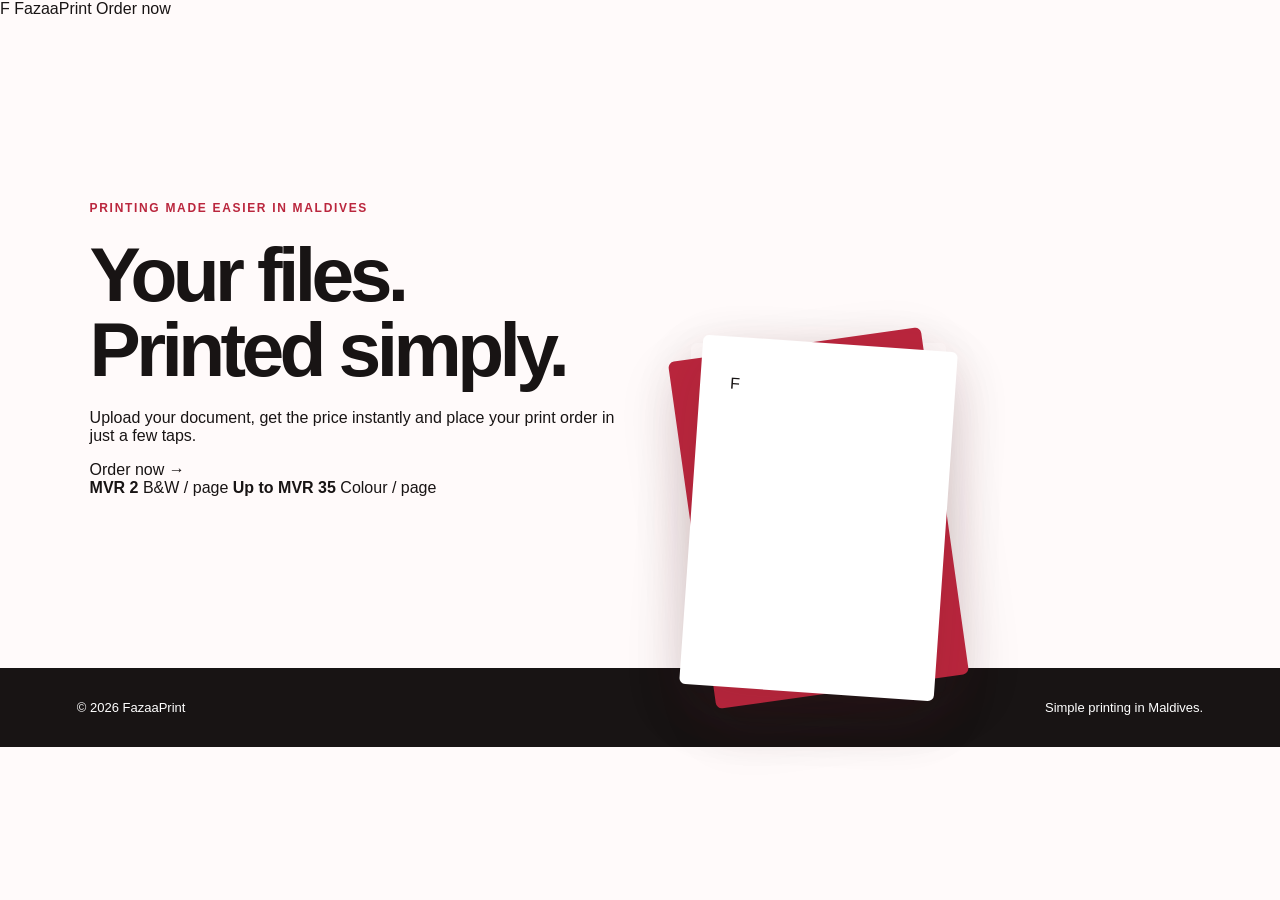
==== commit 85bcb874: "Update index.html" ====
--- a/index.html
+++ b/index.html
@@ -1,2368 +1 @@
-<!DOCTYPE html>
-<html lang="en">
-
-<head>
-<meta charset="UTF-8">
-<meta name="viewport" content="width=device-width, initial-scale=1.0">
-
-<title>FazaaPrint | Printing Made Simple</title>
-
-<style>
-
-/* =========================================================
-   GENERAL
-========================================================= */
-
-* {
-    box-sizing: border-box;
-    margin: 0;
-    padding: 0;
-}
-
-html {
-    scroll-behavior: smooth;
-}
-
-body {
-    font-family: Arial, Helvetica, sans-serif;
-    background: #fde8ed;
-    color: #1d1118;
-}
-
-button,
-input,
-select {
-    font: inherit;
-}
-
-button {
-    cursor: pointer;
-}
-
-a {
-    text-decoration: none;
-    color: inherit;
-}
-
-
-/* =========================================================
-   HEADER
-========================================================= */
-
-header {
-    min-height: 70px;
-    background: #f7aebc;
-
-    display: flex;
-    align-items: center;
-    justify-content: space-between;
-
-    padding: 8px 25px;
-
-    border-radius: 0 0 15px 15px;
-}
-
-.logo img {
-    width: 48px;
-    height: 48px;
-    object-fit: contain;
-}
-
-nav {
-    display: flex;
-    align-items: center;
-    gap: 28px;
-}
-
-nav button {
-    border: none;
-    background: transparent;
-
-    font-weight: 700;
-    font-size: 16px;
-
-    color: #120b0d;
-}
-
-nav button:hover {
-    opacity: .6;
-}
-
-.contact-btn {
-    background: #000;
-    color: #fff;
-
-    padding: 10px 20px;
-    border-radius: 14px;
-}
-
-
-/* =========================================================
-   PAGE SECTIONS
-========================================================= */
-
-main {
-    min-height: calc(100vh - 140px);
-}
-
-.page {
-    display: none;
-
-    min-height: calc(100vh - 140px);
-
-    padding: 50px 5%;
-}
-
-.page.active {
-    display: block;
-}
-
-
-/* =========================================================
-   HOME
-========================================================= */
-
-.home {
-    position: relative;
-    overflow: hidden;
-}
-
-.home.active {
-    display: flex;
-
-    align-items: center;
-    justify-content: space-between;
-
-    gap: 40px;
-}
-
-.home::before {
-    content: "";
-
-    position: absolute;
-
-    width: 320px;
-    height: 320px;
-
-    background: rgba(247, 174, 188, .18);
-
-    border-radius: 50%;
-
-    left: -150px;
-    bottom: -180px;
-}
-
-.home-left,
-.home-art {
-    position: relative;
-    z-index: 1;
-}
-
-
-/* left side */
-
-.home-left {
-    width: 55%;
-}
-
-.home-tag {
-    display: inline-block;
-
-    background: #f9c5cf;
-    color: #c83c49;
-
-    padding: 7px 12px;
-
-    border-radius: 30px;
-
-    font-size: 11px;
-    font-weight: 800;
-
-    letter-spacing: 1.3px;
-
-    margin-bottom: 17px;
-}
-
-.home-left h1 {
-    font-size: 43px;
-    line-height: 1.05;
-
-    margin-bottom: 17px;
-
-    color: #211419;
-}
-
-.home-left h1 span {
-    color: #c83c49;
-}
-
-.home-description {
-    max-width: 520px;
-
-    color: #66545b;
-
-    font-size: 16px;
-    line-height: 1.6;
-
-    margin-bottom: 25px;
-}
-
-.home-buttons {
-    display: flex;
-    gap: 12px;
-
-    margin-bottom: 28px;
-}
-
-.order-main-btn {
-    border: none;
-
-    background: #000;
-    color: #fff;
-
-    padding: 13px 22px;
-
-    border-radius: 11px;
-
-    font-size: 16px;
-    font-weight: 700;
-}
-
-.order-main-btn:hover {
-    opacity: .82;
-}
-
-.price-main-btn {
-    border: 1px solid #d6a0aa;
-
-    background: #fff;
-
-    padding: 13px 22px;
-
-    border-radius: 11px;
-
-    font-weight: 700;
-}
-
-.price-main-btn:hover {
-    background: #fff4f6;
-}
-
-
-/* features */
-
-.features {
-    display: flex;
-    gap: 12px;
-
-    flex-wrap: wrap;
-
-    margin-bottom: 30px;
-}
-
-.features span {
-    background: rgba(255,255,255,.60);
-
-    padding: 8px 11px;
-
-    border-radius: 20px;
-
-    font-size: 13px;
-}
-
-
-/* small service cards */
-
-.home-mini-services {
-    display: flex;
-    gap: 12px;
-
-    max-width: 620px;
-}
-
-.mini-service {
-    flex: 1;
-
-    background: rgba(255,255,255,.84);
-
-    border: 1px solid rgba(213, 167, 178, .35);
-
-    padding: 15px;
-
-    border-radius: 14px;
-
-    box-shadow:
-        0 5px 18px rgba(95, 34, 47, .05);
-}
-
-.mini-service strong {
-    display: block;
-
-    font-size: 14px;
-
-    margin-bottom: 4px;
-}
-
-.mini-service span {
-    font-size: 11px;
-
-    color: #806c73;
-}
-
-
-/* right side */
-
-.home-art {
-    width: 40%;
-
-    display: flex;
-
-    justify-content: center;
-    align-items: center;
-
-    flex-direction: column;
-
-    min-height: 430px;
-}
-
-.art-label {
-    position: absolute;
-
-    top: 8px;
-    right: 30px;
-
-    text-align: right;
-
-    z-index: 5;
-}
-
-.art-label span {
-    display: block;
-
-    font-size: 10px;
-
-    color: #bd5360;
-
-    letter-spacing: 2px;
-}
-
-.art-label strong {
-    font-size: 17px;
-}
-
-
-/* illustration */
-
-.circle {
-    width: 360px;
-    height: 360px;
-
-    border: 1px solid #ff647a;
-
-    border-radius: 50%;
-
-    display: flex;
-
-    justify-content: center;
-    align-items: center;
-}
-
-.inner-circle {
-    width: 235px;
-    height: 235px;
-
-    border: 1px solid #ff647a;
-
-    border-radius: 50%;
-
-    display: flex;
-
-    justify-content: center;
-    align-items: center;
-}
-
-.paper-stack {
-    position: relative;
-
-    width: 155px;
-    height: 220px;
-}
-
-.paper {
-    position: absolute;
-
-    width: 155px;
-    height: 220px;
-
-    border-radius: 9px;
-}
-
-.paper1 {
-    background: #f6a3ae;
-    transform: rotate(-28deg);
-}
-
-.paper2 {
-    background: #bf3c49;
-    transform: rotate(-17deg);
-}
-
-.paper3 {
-    background: #e94352;
-    transform: rotate(-8deg);
-}
-
-.paper4 {
-    background: #fffafa;
-
-    display: flex;
-
-    justify-content: center;
-    align-items: center;
-}
-
-.paper-content {
-    text-align: center;
-}
-
-.paper-content span {
-    display: block;
-
-    font-size: 13px;
-
-    letter-spacing: 2px;
-
-    color: #d24556;
-}
-
-.paper-content strong {
-    display: block;
-
-    font-size: 30px;
-
-    letter-spacing: 2px;
-
-    color: #1e1418;
-}
-
-.paper-content small {
-    color: #9c868e;
-}
-
-
-/* price badge */
-
-.home-price-badge {
-    position: absolute;
-
-    bottom: 20px;
-    right: 10px;
-
-    background: #000;
-    color: #fff;
-
-    padding: 15px 19px;
-
-    border-radius: 14px;
-
-    box-shadow:
-        0 10px 25px rgba(0,0,0,.14);
-}
-
-.home-price-badge small {
-    display: block;
-
-    font-size: 8px;
-
-    letter-spacing: 1px;
-}
-
-.home-price-badge strong {
-    display: block;
-
-    font-size: 24px;
-
-    color: #f7aebc;
-}
-
-.home-price-badge span {
-    font-size: 9px;
-
-    color: #ddd;
-}
-
-
-/* =========================================================
-   SECTION TITLES
-========================================================= */
-
-.section-title {
-    color: #c83c49;
-
-    margin-bottom: 8px;
-
-    font-size: 32px;
-}
-
-.section-subtitle {
-    margin-bottom: 35px;
-
-    color: #67565d;
-
-    line-height: 1.5;
-}
-
-
-/* =========================================================
-   SERVICES
-========================================================= */
-
-.services-grid {
-    display: grid;
-
-    grid-template-columns:
-        repeat(3, minmax(0, 1fr));
-
-    gap: 18px;
-}
-
-.service-card {
-    background: #fff;
-
-    border-radius: 16px;
-
-    padding: 24px;
-
-    box-shadow:
-        0 7px 22px rgba(87, 31, 42, .06);
-
-    transition: transform .2s ease;
-}
-
-.service-card:hover {
-    transform: translateY(-3px);
-}
-
-.service-card h3 {
-    margin-bottom: 10px;
-
-    font-size: 17px;
-}
-
-.service-card p {
-    color: #6c5960;
-}
-
-.service-card .price {
-    color: #c83c49;
-
-    font-weight: 800;
-
-    font-size: 22px;
-
-    margin-bottom: 5px;
-}
-
-
-/* =========================================================
-   ORDER PAGE
-========================================================= */
-
-.order-heading {
-    margin-bottom: 32px;
-}
-
-.order-tag {
-    font-size: 12px;
-    font-weight: 800;
-
-    letter-spacing: 1.5px;
-
-    color: #d43d50;
-}
-
-.order-heading h2 {
-    font-size: 34px;
-
-    color: #d43d50;
-
-    margin: 8px 0;
-}
-
-.order-heading p {
-    color: #67565d;
-
-    line-height: 1.5;
-}
-
-.order-container {
-    display: grid;
-
-    grid-template-columns:
-        1.35fr .9fr;
-
-    gap: 28px;
-
-    align-items: start;
-}
-
-.order-form,
-.order-summary {
-    background: rgba(255,255,255,.93);
-
-    border-radius: 22px;
-
-    padding: 28px;
-
-    box-shadow:
-        0 12px 35px rgba(119, 36, 52, .08);
-}
-
-
-/* upload */
-
-.upload-box {
-    border: 2px dashed #efadba;
-
-    background: #fff6f8;
-
-    border-radius: 18px;
-
-    padding: 32px 20px;
-
-    text-align: center;
-
-    margin-bottom: 28px;
-}
-
-.upload-icon {
-    width: 46px;
-    height: 46px;
-
-    background: #f7aebc;
-
-    border-radius: 50%;
-
-    display: flex;
-
-    justify-content: center;
-    align-items: center;
-
-    margin: 0 auto 12px;
-
-    font-size: 25px;
-    font-weight: 800;
-}
-
-.upload-box h3 {
-    margin-bottom: 5px;
-}
-
-.upload-box p {
-    color: #87727a;
-
-    font-size: 13px;
-
-    margin-bottom: 17px;
-}
-
-.upload-box input[type="file"] {
-    display: none;
-}
-
-.upload-button {
-    display: inline-block;
-
-    background: #000;
-    color: #fff;
-
-    padding: 11px 20px;
-
-    border-radius: 10px;
-
-    cursor: pointer;
-
-    font-weight: 700;
-}
-
-.file-name {
-    display: block;
-
-    margin-top: 12px;
-
-    color: #6d5b62;
-
-    font-size: 13px;
-}
-
-
-/* form */
-
-.order-options-title {
-    font-size: 18px;
-
-    font-weight: 800;
-
-    margin-bottom: 18px;
-}
-
-.form-group {
-    margin-bottom: 22px;
-}
-
-.form-group label {
-    display: block;
-
-    font-weight: 700;
-
-    margin-bottom: 8px;
-}
-
-.form-group select,
-.form-group input[type="number"] {
-    width: 100%;
-
-    border: 1px solid #ead3d8;
-
-    border-radius: 11px;
-
-    padding: 13px;
-
-    background: #fff;
-
-    outline: none;
-}
-
-.form-group select:focus,
-.form-group input[type="number"]:focus {
-    border-color: #e45d70;
-}
-
-.two-fields {
-    display: grid;
-
-    grid-template-columns: 1fr 1fr;
-
-    gap: 16px;
-}
-
-
-/* copy control */
-
-.copy-control {
-    display: grid;
-
-    grid-template-columns:
-        46px 1fr 46px;
-
-    gap: 8px;
-}
-
-.copy-control button {
-    border: none;
-
-    background: #f7aebc;
-
-    border-radius: 10px;
-
-    font-size: 20px;
-
-    font-weight: 800;
-}
-
-.copy-control input {
-    text-align: center;
-}
-
-
-/* colour coverage */
-
-.coverage-wrap {
-    display: none;
-
-    background: #fff6f8;
-
-    padding: 18px;
-
-    border-radius: 14px;
-}
-
-.coverage-heading {
-    display: flex;
-
-    justify-content: space-between;
-    align-items: center;
-
-    gap: 15px;
-}
-
-.coverage-heading strong {
-    color: #d43d50;
-}
-
-.coverage-wrap input[type="range"] {
-    width: 100%;
-
-    margin: 13px 0 5px;
-}
-
-.coverage-wrap small {
-    color: #8b767e;
-}
-
-
-/* summary */
-
-.order-summary {
-    position: sticky;
-
-    top: 95px;
-}
-
-.summary-label {
-    font-size: 11px;
-
-    font-weight: 800;
-
-    letter-spacing: 1.4px;
-
-    color: #d43d50;
-}
-
-.order-summary h3 {
-    font-size: 25px;
-
-    margin: 8px 0 25px;
-}
-
-.summary-row {
-    display: flex;
-
-    justify-content: space-between;
-
-    gap: 20px;
-
-    margin: 14px 0;
-
-    font-size: 14px;
-}
-
-.summary-row span {
-    color: #75636a;
-}
-
-.summary-divider {
-    height: 1px;
-
-    background: #eadde0;
-
-    margin: 24px 0;
-}
-
-.estimated-text {
-    color: #725f67;
-
-    font-size: 13px;
-}
-
-.total {
-    display: flex;
-
-    align-items: flex-start;
-
-    gap: 8px;
-
-    color: #d43d50;
-
-    margin: 5px 0 25px;
-}
-
-.total small {
-    font-size: 16px;
-
-    margin-top: 8px;
-
-    font-weight: 800;
-}
-
-.total span {
-    font-size: 43px;
-
-    font-weight: 800;
-}
-
-.notice {
-    background: #fde9ee;
-
-    border-radius: 13px;
-
-    padding: 16px;
-
-    font-size: 13px;
-}
-
-.notice strong {
-    display: block;
-
-    margin-bottom: 5px;
-}
-
-.notice p {
-    line-height: 1.4;
-}
-
-.submit-order {
-    width: 100%;
-
-    margin-top: 22px;
-
-    padding: 15px;
-
-    border: none;
-
-    background: #000;
-    color: #fff;
-
-    border-radius: 12px;
-
-    font-size: 15px;
-
-    font-weight: 800;
-
-    display: flex;
-
-    justify-content: center;
-
-    gap: 12px;
-}
-
-.submit-order:hover {
-    opacity: .82;
-}
-
-.secure-note {
-    text-align: center;
-
-    font-size: 11px;
-
-    color: #89757d;
-
-    margin-top: 13px;
-}
-
-
-/* =========================================================
-   CONTACT
-========================================================= */
-
-.contact-box {
-    background: #fff;
-
-    padding: 35px;
-
-    border-radius: 18px;
-
-    max-width: 680px;
-
-    box-shadow:
-        0 10px 30px rgba(95, 34, 47, .07);
-}
-
-.contact-box h3 {
-    margin-bottom: 15px;
-}
-
-.contact-box p {
-    margin: 14px 0;
-
-    line-height: 1.5;
-
-    color: #604f56;
-}
-
-.whatsapp {
-    display: inline-block;
-
-    margin-top: 15px;
-
-    background: #000;
-    color: #fff;
-
-    padding: 12px 20px;
-
-    border-radius: 9px;
-
-    font-weight: 700;
-}
-
-
-/* =========================================================
-   FOOTER
-========================================================= */
-
-footer {
-    min-height: 70px;
-
-    background: #0e0016;
-    color: #fff;
-
-    display: flex;
-
-    justify-content: flex-end;
-    align-items: center;
-
-    padding: 0 30px;
-
-    font-size: 13px;
-}
-
-
-/* =========================================================
-   MOBILE
-========================================================= */
-
-@media(max-width: 900px) {
-
-    nav {
-        gap: 12px;
-    }
-
-    nav button {
-        font-size: 13px;
-    }
-
-    .home.active {
-        flex-direction: column;
-
-        text-align: center;
-    }
-
-    .home-left,
-    .home-art {
-        width: 100%;
-    }
-
-    .home-description {
-        margin-left: auto;
-        margin-right: auto;
-    }
-
-    .home-buttons {
-        justify-content: center;
-
-        flex-wrap: wrap;
-    }
-
-    .features {
-        justify-content: center;
-    }
-
-    .home-mini-services {
-        margin: auto;
-    }
-
-    .services-grid {
-        grid-template-columns:
-            repeat(2, 1fr);
-    }
-
-    .order-container {
-        grid-template-columns: 1fr;
-    }
-
-    .order-summary {
-        position: static;
-    }
-
-}
-
-
-@media(max-width: 650px) {
-
-    header {
-        flex-direction: column;
-
-        gap: 10px;
-
-        padding: 12px;
-    }
-
-    nav {
-        width: 100%;
-
-        justify-content: center;
-
-        flex-wrap: wrap;
-    }
-
-    nav button {
-        font-size: 12px;
-    }
-
-    .page {
-        padding: 35px 5%;
-    }
-
-    .home-left h1 {
-        font-size: 34px;
-    }
-
-    .home-mini-services {
-        flex-direction: column;
-    }
-
-    .circle {
-        width: 280px;
-        height: 280px;
-    }
-
-    .inner-circle {
-        width: 190px;
-        height: 190px;
-    }
-
-    .paper-stack,
-    .paper {
-        width: 125px;
-        height: 180px;
-    }
-
-    .art-label,
-    .home-price-badge {
-        position: static;
-
-        margin: 15px auto;
-
-        text-align: center;
-    }
-
-    .services-grid {
-        grid-template-columns: 1fr;
-    }
-
-    .two-fields {
-        grid-template-columns: 1fr;
-    }
-
-}
-
-</style>
-
-</head>
-
-
-<body>
-
-
-<!-- =====================================================
-     HEADER
-===================================================== -->
-
-<header>
-
-    <div class="logo">
-        <img src="logo.png" alt="FazaaPrint Logo">
-    </div>
-
-
-    <nav>
-
-        <button onclick="showPage('home')">
-            Home
-        </button>
-
-        <button onclick="showPage('services')">
-            Services & Price
-        </button>
-
-        <button onclick="showPage('order')">
-            Order
-        </button>
-
-        <button
-            class="contact-btn"
-            onclick="showPage('contact')">
-
-            Contact
-
-        </button>
-
-    </nav>
-
-</header>
-
-
-<main>
-
-
-<!-- =====================================================
-     HOME
-===================================================== -->
-
-<section
-    id="home"
-    class="page home active">
-
-
-    <div class="home-left">
-
-
-        <span class="home-tag">
-            FAST • SIMPLE • LOCAL
-        </span>
-
-
-        <h1>
-
-            PRINTING MADE<br>
-
-            <span>
-                EASIER IN MALDIVES
-            </span>
-
-        </h1>
-
-
-        <p class="home-description">
-
-            Upload your documents, check your estimated price
-            and place your print order in just a few clicks.
-
-        </p>
-
-
-        <div class="home-buttons">
-
-            <button
-                class="order-main-btn"
-                onclick="showPage('order')">
-
-                Place Your Order →
-
-            </button>
-
-
-            <button
-                class="price-main-btn"
-                onclick="showPage('services')">
-
-                View Prices
-
-            </button>
-
-        </div>
-
-
-        <div class="features">
-
-            <span>
-                ✓ Clear pricing
-            </span>
-
-            <span>
-                ✓ Easy ordering
-            </span>
-
-            <span>
-                ✓ Friendly local service
-            </span>
-
-        </div>
-
-
-        <div class="home-mini-services">
-
-
-            <div class="mini-service">
-
-                <strong>
-                    A4 Printing
-                </strong>
-
-                <span>
-                    B&W & Colour
-                </span>
-
-            </div>
-
-
-            <div class="mini-service">
-
-                <strong>
-                    Past Papers
-                </strong>
-
-                <span>
-                    Study-ready sets
-                </span>
-
-            </div>
-
-
-            <div class="mini-service">
-
-                <strong>
-                    Finishing
-                </strong>
-
-                <span>
-                    Binding & Lamination
-                </span>
-
-            </div>
-
-
-        </div>
-
-
-    </div>
-
-
-
-    <div class="home-art">
-
-
-        <div class="art-label">
-
-            <span>
-                PRINT
-            </span>
-
-            <strong>
-                YOUR IDEAS
-            </strong>
-
-        </div>
-
-
-        <div class="circle">
-
-
-            <div class="inner-circle">
-
-
-                <div class="paper-stack">
-
-
-                    <div class="paper paper1"></div>
-
-
-                    <div class="paper paper2"></div>
-
-
-                    <div class="paper paper3"></div>
-
-
-                    <div class="paper paper4">
-
-
-                        <div class="paper-content">
-
-                            <span>
-                                FAZAA
-                            </span>
-
-                            <strong>
-                                PRINT
-                            </strong>
-
-                            <small>
-                                Made Simple
-                            </small>
-
-                        </div>
-
-
-                    </div>
-
-
-                </div>
-
-
-            </div>
-
-
-        </div>
-
-
-
-        <div class="home-price-badge">
-
-            <small>
-                B&W PRINTING FROM
-            </small>
-
-            <strong>
-                MVR 2
-            </strong>
-
-            <span>
-                per printed side
-            </span>
-
-        </div>
-
-
-    </div>
-
-
-</section>
-
-
-
-<!-- =====================================================
-     SERVICES
-===================================================== -->
-
-<section
-    id="services"
-    class="page">
-
-
-    <h2 class="section-title">
-        Services & Prices
-    </h2>
-
-
-    <p class="section-subtitle">
-        Simple and transparent FazaaPrint pricing.
-    </p>
-
-
-    <div class="services-grid">
-
-
-        <div class="service-card">
-
-            <h3>
-                B&W A4 Printing
-            </h3>
-
-            <p class="price">
-                MVR 2
-            </p>
-
-            <p>
-                Per printed side
-            </p>
-
-        </div>
-
-
-        <div class="service-card">
-
-            <h3>
-                Full Colour A4
-            </h3>
-
-            <p class="price">
-                Up to MVR 35
-            </p>
-
-            <p>
-                Per printed side depending on colour coverage
-            </p>
-
-        </div>
-
-
-        <div class="service-card">
-
-            <h3>
-                Binding
-            </h3>
-
-            <p class="price">
-                MVR 20
-            </p>
-
-        </div>
-
-
-        <div class="service-card">
-
-            <h3>
-                Scanning
-            </h3>
-
-            <p class="price">
-                MVR 10
-            </p>
-
-        </div>
-
-
-        <div class="service-card">
-
-            <h3>
-                Lamination
-            </h3>
-
-            <p class="price">
-                MVR 15
-            </p>
-
-        </div>
-
-
-        <div class="service-card">
-
-            <h3>
-                Staples
-            </h3>
-
-            <p class="price">
-                MVR 4
-            </p>
-
-        </div>
-
-
-        <div class="service-card">
-
-            <h3>
-                Book Cover Design & Printing
-            </h3>
-
-            <p class="price">
-                MVR 45
-            </p>
-
-        </div>
-
-
-        <div class="service-card">
-
-            <h3>
-                Book Cover
-            </h3>
-
-            <p class="price">
-                MVR 50
-            </p>
-
-        </div>
-
-
-        <div class="service-card">
-
-            <h3>
-                Cellophane
-            </h3>
-
-            <p class="price">
-                MVR 100
-            </p>
-
-        </div>
-
-
-        <div class="service-card">
-
-            <h3>
-                Worksheet Program
-            </h3>
-
-            <p class="price">
-                MVR 150
-            </p>
-
-        </div>
-
-
-        <div class="service-card">
-
-            <h3>
-                English Past Papers
-            </h3>
-
-            <p class="price">
-                MVR 380
-            </p>
-
-        </div>
-
-
-        <div class="service-card">
-
-            <h3>
-                Economics Past Papers
-            </h3>
-
-            <p class="price">
-                MVR 150
-            </p>
-
-        </div>
-
-
-        <div class="service-card">
-
-            <h3>
-                Chemistry Past Papers
-            </h3>
-
-            <p class="price">
-                MVR 530
-            </p>
-
-        </div>
-
-
-        <div class="service-card">
-
-            <h3>
-                Biology Past Papers
-            </h3>
-
-            <p class="price">
-                MVR 600
-            </p>
-
-        </div>
-
-
-    </div>
-
-
-</section>
-
-
-
-<!-- =====================================================
-     ORDER
-===================================================== -->
-
-<section
-    id="order"
-    class="page">
-
-
-    <div class="order-heading">
-
-        <span class="order-tag">
-            QUICK PRINT ORDER
-        </span>
-
-        <h2>
-            Place Your Order
-        </h2>
-
-        <p>
-            Upload your document, choose your printing preferences
-            and get an instant estimate.
-        </p>
-
-    </div>
-
-
-    <div class="order-container">
-
-
-        <!-- LEFT -->
-
-
-        <div class="order-form">
-
-
-            <div class="upload-box">
-
-
-                <div class="upload-icon">
-                    ↑
-                </div>
-
-
-                <h3>
-                    Upload your document
-                </h3>
-
-
-                <p>
-                    PDF, JPG or PNG
-                </p>
-
-
-                <input
-                    type="file"
-                    id="fileUpload"
-                    accept=".pdf,.jpg,.jpeg,.png"
-                    onchange="handleFileUpload()"
-                >
-
-
-                <label
-                    for="fileUpload"
-                    class="upload-button">
-
-                    Choose File
-
-                </label>
-
-
-                <span
-                    id="fileName"
-                    class="file-name">
-
-                    No file selected
-
-                </span>
-
-
-            </div>
-
-
-
-            <div class="order-options-title">
-                Printing Options
-            </div>
-
-
-
-            <div class="two-fields">
-
-
-                <div class="form-group">
-
-                    <label>
-                        Print Type
-                    </label>
-
-                    <select
-                        id="printType"
-                        onchange="updateCalculator()">
-
-                        <option value="bw">
-                            Black & White
-                        </option>
-
-                        <option value="color">
-                            Colour
-                        </option>
-
-                    </select>
-
-                </div>
-
-
-                <div class="form-group">
-
-                    <label>
-                        Printing
-                    </label>
-
-                    <select
-                        id="sides"
-                        onchange="updateCalculator()">
-
-                        <option value="1">
-                            Single Sided
-                        </option>
-
-                        <option value="2">
-                            Double Sided
-                        </option>
-
-                    </select>
-
-                </div>
-
-
-            </div>
-
-
-
-            <div class="form-group">
-
-
-                <label>
-                    Copies
-                </label>
-
-
-                <div class="copy-control">
-
-
-                    <button
-                        type="button"
-                        onclick="changeCopies(-1)">
-
-                        −
-
-                    </button>
-
-
-                    <input
-                        type="number"
-                        id="copies"
-                        value="1"
-                        min="1"
-                        oninput="updateCalculator()"
-                    >
-
-
-                    <button
-                        type="button"
-                        onclick="changeCopies(1)">
-
-                        +
-
-                    </button>
-
-
-                </div>
-
-
-            </div>
-
-
-
-            <div
-                class="form-group coverage-wrap"
-                id="coverageWrap">
-
-
-                <div class="coverage-heading">
-
-
-                    <label>
-                        Estimated Colour Coverage
-                    </label>
-
-
-                    <strong id="coverageText">
-                        100%
-                    </strong>
-
-
-                </div>
-
-
-                <input
-                    type="range"
-                    id="coverage"
-                    min="1"
-                    max="100"
-                    value="100"
-                    oninput="updateCalculator()"
-                >
-
-
-                <small>
-                    This percentage is used to estimate
-                    the colour printing cost.
-                </small>
-
-
-            </div>
-
-
-
-            <div class="form-group">
-
-
-                <label>
-                    Finishing Service
-                </label>
-
-
-                <select
-                    id="extra"
-                    onchange="updateCalculator()">
-
-                    <option value="0">
-                        No extra service
-                    </option>
-
-                    <option value="20">
-                        Binding — MVR 20
-                    </option>
-
-                    <option value="15">
-                        Lamination — MVR 15
-                    </option>
-
-                    <option value="10">
-                        Scanning — MVR 10
-                    </option>
-
-                    <option value="4">
-                        Staples — MVR 4
-                    </option>
-
-                </select>
-
-
-            </div>
-
-
-        </div>
-
-
-
-        <!-- RIGHT -->
-
-
-        <div class="order-summary">
-
-
-            <span class="summary-label">
-                YOUR ESTIMATE
-            </span>
-
-
-            <h3>
-                Order Summary
-            </h3>
-
-
-
-            <div class="summary-row">
-
-                <span>
-                    Printing
-                </span>
-
-                <strong id="summaryType">
-                    Black & White
-                </strong>
-
-            </div>
-
-
-
-            <div class="summary-row">
-
-                <span>
-                    Copies
-                </span>
-
-                <strong id="summaryCopies">
-                    1
-                </strong>
-
-            </div>
-
-
-
-            <div class="summary-row">
-
-                <span>
-                    Printing Style
-                </span>
-
-                <strong id="summarySides">
-                    Single Sided
-                </strong>
-
-            </div>
-
-
-
-            <div class="summary-divider"></div>
-
-
-
-            <span class="estimated-text">
-                Estimated Total
-            </span>
-
-
-
-            <div class="total">
-
-                <small>
-                    MVR
-                </small>
-
-                <span id="totalPrice">
-                    2.00
-                </span>
-
-            </div>
-
-
-
-            <div class="notice">
-
-                <strong>
-                    About colour pricing
-                </strong>
-
-                <p>
-
-                    Colour prices are estimated using colour coverage.
-                    Final price may vary slightly after the document
-                    is reviewed.
-
-                </p>
-
-            </div>
-
-
-
-            <button class="submit-order">
-
-                Continue Order
-
-                <span>
-                    →
-                </span>
-
-            </button>
-
-
-
-            <p class="secure-note">
-
-                ✓ Your uploaded file is used only to prepare your order.
-
-            </p>
-
-
-        </div>
-
-
-    </div>
-
-
-</section>
-
-
-
-<!-- =====================================================
-     CONTACT
-===================================================== -->
-
-<section
-    id="contact"
-    class="page">
-
-
-    <h2 class="section-title">
-        Contact FazaaPrint
-    </h2>
-
-
-    <p class="section-subtitle">
-
-        Need help with your order?
-        Get in touch with us.
-
-    </p>
-
-
-
-    <div class="contact-box">
-
-
-        <h3>
-            FazaaPrint Maldives
-        </h3>
-
-
-        <p>
-            📍 Maldives
-        </p>
-
-
-        <p>
-
-            💬 Contact us through WhatsApp
-            for printing enquiries and orders.
-
-        </p>
-
-
-        <p>
-
-            You can send your documents,
-            requirements or questions and
-            we'll help you prepare your order.
-
-        </p>
-
-
-        <a
-            href="#"
-            class="whatsapp">
-
-            Contact on WhatsApp →
-
-        </a>
-
-
-    </div>
-
-
-</section>
-
-
-</main>
-
-
-
-<!-- =====================================================
-     FOOTER
-===================================================== -->
-
-<footer>
-
-    © 2026 FazaaPrint · Maldives
-
-</footer>
-
-
-
-<script>
-
-/* =========================================================
-   PAGE NAVIGATION
-========================================================= */
-
-function showPage(pageName) {
-
-    const pages =
-        document.querySelectorAll(".page");
-
-
-    pages.forEach(function(page) {
-
-        page.classList.remove("active");
-
-    });
-
-
-    const selectedPage =
-        document.getElementById(pageName);
-
-
-    if(selectedPage) {
-
-        selectedPage.classList.add("active");
-
-    }
-
-
-    window.scrollTo({
-        top: 0,
-        behavior: "smooth"
-    });
-
-}
-
-
-/* =========================================================
-   FILE UPLOAD
-========================================================= */
-
-let detectedPages = 1;
-
-
-function handleFileUpload() {
-
-    const fileInput =
-        document.getElementById("fileUpload");
-
-
-    const fileName =
-        document.getElementById("fileName");
-
-
-    if(fileInput.files.length > 0) {
-
-        fileName.textContent =
-            fileInput.files[0].name;
-
-    }
-
-    else {
-
-        fileName.textContent =
-            "No file selected";
-
-    }
-
-
-    updateCalculator();
-
-}
-
-
-/* =========================================================
-   COPY BUTTONS
-========================================================= */
-
-function changeCopies(amount) {
-
-    const copiesInput =
-        document.getElementById("copies");
-
-
-    let value =
-        Number(copiesInput.value) || 1;
-
-
-    value += amount;
-
-
-    if(value < 1) {
-
-        value = 1;
-
-    }
-
-
-    copiesInput.value = value;
-
-
-    updateCalculator();
-
-}
-
-
-/* =========================================================
-   PRICE CALCULATOR
-========================================================= */
-
-function updateCalculator() {
-
-
-    const type =
-        document.getElementById("printType").value;
-
-
-    const copies =
-        Number(
-            document.getElementById("copies").value
-        ) || 1;
-
-
-    const sides =
-        document.getElementById("sides").value;
-
-
-    const extra =
-        Number(
-            document.getElementById("extra").value
-        );
-
-
-    const coverage =
-        Number(
-            document.getElementById("coverage").value
-        );
-
-
-    const coverageWrap =
-        document.getElementById("coverageWrap");
-
-
-    let printPrice = 0;
-
-
-
-    /* BLACK & WHITE */
-
-    if(type === "bw") {
-
-
-        coverageWrap.style.display =
-            "none";
-
-
-        printPrice =
-            detectedPages *
-            copies *
-            2;
-
-
-        document.getElementById(
-            "summaryType"
-        ).textContent =
-            "Black & White";
-
-
-    }
-
-
-    /* COLOUR */
-
-    else {
-
-
-        coverageWrap.style.display =
-            "block";
-
-
-        const pricePerPage =
-            35 *
-            (coverage / 100);
-
-
-        printPrice =
-            detectedPages *
-            copies *
-            pricePerPage;
-
-
-        document.getElementById(
-            "summaryType"
-        ).textContent =
-            "Colour";
-
-
-    }
-
-
-
-    document.getElementById(
-        "coverageText"
-    ).textContent =
-        coverage + "%";
-
-
-
-    document.getElementById(
-        "summaryCopies"
-    ).textContent =
-        copies;
-
-
-
-    document.getElementById(
-        "summarySides"
-    ).textContent =
-        sides === "1"
-        ? "Single Sided"
-        : "Double Sided";
-
-
-
-    const finalTotal =
-        printPrice + extra;
-
-
-
-    document.getElementById(
-        "totalPrice"
-    ).textContent =
-        finalTotal.toFixed(2);
-
-}
-
-
-/* Run once when page loads */
-
-updateCalculator();
-
-</script>
-
-
-</body>
-
-</html>
-
-
-</body>
-</html>
+<!doctype html> <html lang="en"> <head> <meta charset="UTF-8"> <meta name="viewport" content="width=device-width, initial-scale=1.0"> <meta name="description" content="Simple online printing in Maldives."> <title>FazaaPrint | Printing Made Easier</title> <link rel="stylesheet" href="styles.css"> </head> <body> <header class="nav"> <a class="brand" href="index.html"> <span class="brand-mark">F</span> <span>FazaaPrint</span> </a> <a class="nav-order" href="order.html">Order now</a> </header> <main class="hero"> <section class="hero-copy"> <p class="eyebrow">PRINTING MADE EASIER IN MALDIVES</p> <h1> Your files.<br> <span>Printed simply.</span> </h1> <p class="intro"> Upload your document, get the price instantly and place your print order in just a few taps. </p> <a class="primary" href="order.html"> Order now <span>→</span> </a> <div class="price-line"> <span> <b>MVR 2</b> B&amp;W / page </span> <i></i> <span> <b>Up to MVR 35</b> Colour / page </span> </div> </section> <div class="paper-stack" aria-hidden="true"> <div class="paper paper-back"></div> <div class="paper paper-mid"></div> <div class="paper paper-front"> <div class="mini-logo">F</div> <span></span> <span></span> <span class="short"></span> <div class="colour-bars"> <b></b> <b></b> <b></b> </div> </div> </div> </main> <footer> <span>© 2026 FazaaPrint</span> <span>Simple printing in Maldives.</span> </footer> </body> </html>
--- a/styles.css
+++ b/styles.css
@@ -0,0 +1,597 @@
+@import url("https://fonts.googleapis.com/css2?family=DM+Sans:wght@400;500;600;700&family=Manrope:wght@500;600;700;800&display=swap");
+
+:root {
+  --black: #181414;
+  --red: #ba263d;
+  --pink: #ee9dad;
+  --light-pink: #fff5f6;
+  --white: #ffffff;
+  --grey: #706668;
+  --border: #eadfe1;
+  --shadow: 0 20px 60px rgba(70, 24, 33, 0.12);
+}
+
+* {
+  box-sizing: border-box;
+}
+
+html {
+  scroll-behavior: smooth;
+}
+
+body {
+  margin: 0;
+  color: var(--black);
+  background: #fffafa;
+  font-family: "DM Sans", sans-serif;
+}
+
+a {
+  color: inherit;
+  text-decoration: none;
+}
+
+button,
+input,
+select,
+textarea {
+  font: inherit;
+}
+
+.header {
+  position: sticky;
+  top: 0;
+  z-index: 100;
+  min-height: 80px;
+  padding: 10px 6%;
+  display: flex;
+  align-items: center;
+  justify-content: space-between;
+  background: rgba(255, 250, 250, 0.94);
+  border-bottom: 1px solid var(--border);
+  backdrop-filter: blur(16px);
+}
+
+.logo img {
+  width: 58px;
+  height: 58px;
+  display: block;
+  object-fit: contain;
+  border-radius: 50%;
+}
+
+nav {
+  display: flex;
+  align-items: center;
+  gap: 30px;
+}
+
+nav a {
+  padding: 8px 0;
+  font-size: 14px;
+  font-weight: 700;
+}
+
+nav a:hover,
+nav a.active {
+  color: var(--red);
+}
+
+.order-link {
+  padding: 12px 18px;
+  color: var(--white);
+  background: var(--black);
+  border-radius: 999px;
+}
+
+nav .order-link:hover {
+  color: var(--white);
+  background: var(--red);
+}
+
+.menu-button {
+  display: none;
+  padding: 8px;
+  font-size: 25px;
+  color: var(--black);
+  background: transparent;
+  border: 0;
+  cursor: pointer;
+}
+
+.hero {
+  min-height: 650px;
+  padding: 70px 7%;
+  display: grid;
+  grid-template-columns: 1.05fr 0.95fr;
+  align-items: center;
+  gap: 50px;
+  overflow: hidden;
+}
+
+.eyebrow {
+  color: var(--red);
+  font-size: 12px;
+  font-weight: 800;
+  letter-spacing: 0.14em;
+}
+
+.hero h1 {
+  margin: 22px 0;
+  font-family: "Manrope", sans-serif;
+  font-size: clamp(50px, 6vw, 84px);
+  line-height: 0.98;
+  letter-spacing: -0.06em;
+}
+
+.hero h1 em {
+  color: var(--red);
+  font-family: Georgia, serif;
+  font-weight: 400;
+}
+
+.hero-content > p {
+  max-width: 600px;
+  color: var(--grey);
+  font-size: 18px;
+  line-height: 1.7;
+}
+
+.hero-buttons {
+  margin: 35px 0;
+  display: flex;
+  align-items: center;
+  gap: 25px;
+}
+
+.primary-button {
+  padding: 16px 22px;
+  display: inline-flex;
+  align-items: center;
+  justify-content: center;
+  color: var(--white);
+  background: var(--black);
+  border: 0;
+  border-radius: 999px;
+  font-weight: 700;
+  cursor: pointer;
+}
+
+.primary-button:hover {
+  background: var(--red);
+  transform: translateY(-2px);
+  box-shadow: var(--shadow);
+}
+
+.secondary-button {
+  padding: 8px 0;
+  font-weight: 700;
+  border-bottom: 1px solid var(--black);
+}
+
+.trust-items {
+  display: flex;
+  flex-wrap: wrap;
+  gap: 22px;
+  color: var(--grey);
+  font-size: 13px;
+}
+
+.trust-items span::first-letter {
+  color: var(--red);
+}
+
+.hero-card {
+  position: relative;
+  min-height: 480px;
+  display: grid;
+  place-items: center;
+}
+
+.hero-card::before,
+.hero-card::after {
+  position: absolute;
+  content: "";
+  border: 1px solid rgba(186, 38, 61, 0.25);
+  border-radius: 50%;
+}
+
+.hero-card::before {
+  width: 440px;
+  height: 440px;
+}
+
+.hero-card::after {
+  width: 330px;
+  height: 330px;
+  border-color: rgba(238, 157, 173, 0.6);
+}
+
+.paper {
+  position: absolute;
+  width: 255px;
+  height: 350px;
+  border-radius: 6px;
+  box-shadow: var(--shadow);
+}
+
+.paper-back {
+  z-index: 1;
+  background: var(--red);
+  transform: rotate(-8deg);
+}
+
+.paper-middle {
+  z-index: 2;
+  background: var(--pink);
+  transform: rotate(-3deg);
+}
+
+.paper-front {
+  z-index: 3;
+  padding: 38px 30px;
+  display: flex;
+  flex-direction: column;
+  background: var(--white);
+  transform: rotate(4deg);
+}
+
+.paper-front > span {
+  font: 800 33px "Manrope", sans-serif;
+}
+
+.paper-front > strong {
+  color: var(--red);
+  font: 800 49px/0.9 "Manrope", sans-serif;
+}
+
+.paper-front > small {
+  margin-top: auto;
+}
+
+.color-bars {
+  margin-top: 12px;
+  display: flex;
+  gap: 7px;
+}
+
+.color-bars i {
+  width: 38px;
+  height: 9px;
+  display: block;
+  background: var(--black);
+  border-radius: 10px;
+}
+
+.color-bars i:nth-child(2) {
+  background: var(--red);
+}
+
+.color-bars i:nth-child(3) {
+  background: var(--pink);
+}
+
+.price-label {
+  position: absolute;
+  z-index: 4;
+  top: 13%;
+  right: 2%;
+  padding: 16px 20px;
+  display: flex;
+  flex-direction: column;
+  background: var(--white);
+  border-radius: 15px;
+  box-shadow: var(--shadow);
+  transform: rotate(-3deg);
+}
+
+.price-label small,
+.price-label span {
+  color: var(--grey);
+  font-size: 11px;
+}
+
+.price-label strong {
+  font: 800 24px "Manrope", sans-serif;
+}
+
+.choices {
+  padding: 25px 7% 100px;
+  display: grid;
+  grid-template-columns: repeat(3, 1fr);
+  gap: 16px;
+}
+
+.choice-card {
+  position: relative;
+  min-height: 270px;
+  padding: 26px;
+  display: flex;
+  flex-direction: column;
+  background: var(--white);
+  border: 1px solid var(--border);
+  border-radius: 22px;
+}
+
+.choice-card:hover {
+  border-color: var(--red);
+  box-shadow: var(--shadow);
+  transform: translateY(-5px);
+}
+
+.choice-card .number {
+  width: 35px;
+  height: 35px;
+  margin-bottom: auto;
+  display: grid;
+  place-items: center;
+  color: var(--white);
+  background: var(--red);
+  border-radius: 50%;
+  font-size: 11px;
+  font-weight: 800;
+}
+
+.choice-card small {
+  color: var(--red);
+  font-weight: 800;
+  letter-spacing: 0.12em;
+}
+
+.choice-card h2 {
+  margin: 8px 0;
+  font: 700 25px "Manrope", sans-serif;
+}
+
+.choice-card p {
+  margin: 0;
+  color: var(--grey);
+  line-height: 1.6;
+}
+
+.choice-card > b {
+  position: absolute;
+  top: 26px;
+  right: 26px;
+  font-size: 22px;
+}
+
+.order-banner {
+  margin: 0 7% 100px;
+  padding: 48px;
+  display: flex;
+  align-items: center;
+  justify-content: space-between;
+  gap: 30px;
+  background: var(--pink);
+  border-radius: 25px;
+}
+
+.order-banner h2 {
+  margin: 10px 0;
+  font: 700 clamp(32px, 4vw, 52px) "Manrope", sans-serif;
+  letter-spacing: -0.04em;
+}
+
+.order-banner p {
+  margin-bottom: 0;
+  color: #65454b;
+}
+
+footer {
+  padding: 32px 6%;
+  display: flex;
+  align-items: center;
+  justify-content: space-between;
+  gap: 25px;
+  color: var(--white);
+  background: var(--black);
+  font-size: 13px;
+}
+
+footer img {
+  width: 54px;
+  height: 54px;
+  object-fit: contain;
+  background: var(--white);
+  border-radius: 50%;
+}
+
+footer p {
+  color: #c8bfc1;
+}
+
+/* Shared inner-page styling */
+
+.page-hero {
+  padding: 85px 10%;
+}
+
+.page-hero h1 {
+  margin: 18px 0;
+  font: 700 clamp(45px, 7vw, 82px)/1 "Manrope", sans-serif;
+  letter-spacing: -0.06em;
+}
+
+.page-hero h1 em {
+  color: var(--red);
+  font-family: Georgia, serif;
+  font-weight: 400;
+}
+
+.page-hero p {
+  max-width: 650px;
+  color: var(--grey);
+  font-size: 18px;
+  line-height: 1.7;
+}
+
+.content-section {
+  padding: 30px 10% 100px;
+}
+
+.card {
+  padding: 25px;
+  background: var(--white);
+  border: 1px solid var(--border);
+  border-radius: 18px;
+}
+
+.form-control {
+  width: 100%;
+  margin-top: 7px;
+  padding: 13px;
+  color: var(--black);
+  background: var(--white);
+  border: 1px solid var(--border);
+  border-radius: 11px;
+}
+
+@media (max-width: 900px) {
+  nav {
+    position: absolute;
+    top: 80px;
+    left: 0;
+    right: 0;
+    padding: 22px 6%;
+    display: none;
+    align-items: stretch;
+    flex-direction: column;
+    gap: 12px;
+    background: var(--white);
+    border-bottom: 1px solid var(--border);
+  }
+
+  nav.open {
+    display: flex;
+  }
+
+  .menu-button {
+    display: block;
+  }
+
+  .order-link {
+    text-align: center;
+  }
+
+  .hero {
+    padding-top: 50px;
+    grid-template-columns: 1fr;
+  }
+
+  .hero-content {
+    text-align: center;
+  }
+
+  .hero-content > p {
+    margin-inline: auto;
+  }
+
+  .hero-buttons,
+  .trust-items {
+    justify-content: center;
+  }
+
+  .choices {
+    grid-template-columns: 1fr;
+  }
+
+  .choice-card {
+    min-height: 220px;
+  }
+
+  .order-banner {
+    align-items: flex-start;
+    flex-direction: column;
+  }
+}
+
+@media (max-width: 600px) {
+  .header {
+    min-height: 70px;
+    padding-inline: 18px;
+  }
+
+  .logo img {
+    width: 50px;
+    height: 50px;
+  }
+
+  nav {
+    top: 70px;
+  }
+
+  .hero {
+    min-height: auto;
+    padding: 45px 20px;
+  }
+
+  .hero h1 {
+    font-size: 49px;
+  }
+
+  .hero-buttons {
+    flex-direction: column;
+  }
+
+  .trust-items {
+    display: none;
+  }
+
+  .hero-card {
+    min-height: 410px;
+  }
+
+  .hero-card::before {
+    width: 350px;
+    height: 350px;
+  }
+
+  .hero-card::after {
+    width: 270px;
+    height: 270px;
+  }
+
+  .paper {
+    width: 210px;
+    height: 290px;
+  }
+
+  .paper-front {
+    padding: 29px 23px;
+  }
+
+  .paper-front > span {
+    font-size: 27px;
+  }
+
+  .paper-front > strong {
+    font-size: 40px;
+  }
+
+  .price-label {
+    right: -5px;
+  }
+
+  .choices {
+    padding: 10px 18px 70px;
+  }
+
+  .order-banner {
+    margin: 0 18px 70px;
+    padding: 30px 23px;
+  }
+
+  footer {
+    flex-direction: column;
+    text-align: center;
+  }
+
+  .page-hero {
+    padding: 60px 20px;
+  }
+
+  .content-section {
+    padding: 20px 20px 70px;
+  }
+}
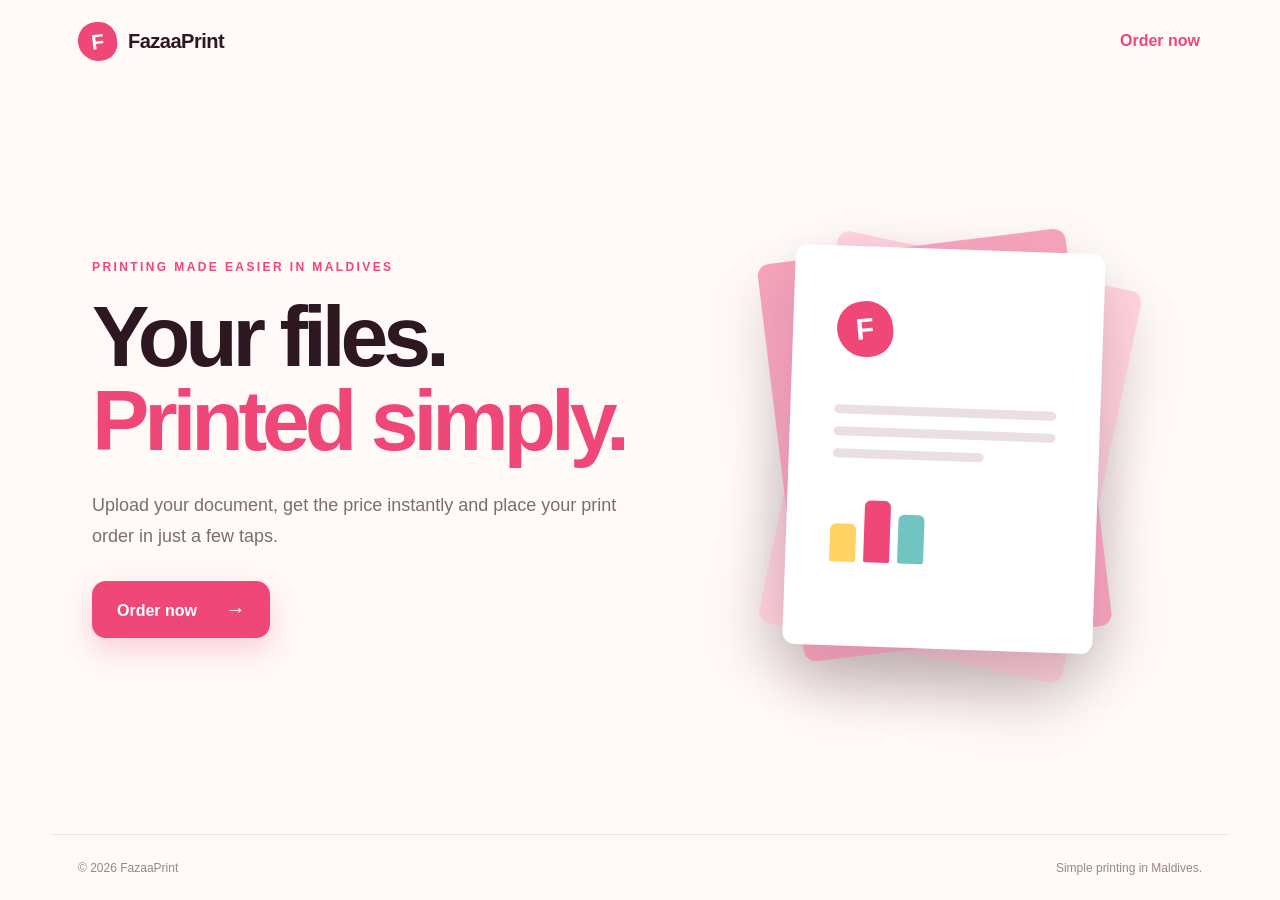
==== commit 5b4ed677: "Remove pricing details from index.html Removed pricing information from the index.html file." ====
--- a/index.html
+++ b/index.html
@@ -1 +1,65 @@
-<!doctype html> <html lang="en"> <head> <meta charset="UTF-8"> <meta name="viewport" content="width=device-width, initial-scale=1.0"> <meta name="description" content="Simple online printing in Maldives."> <title>FazaaPrint | Printing Made Easier</title> <link rel="stylesheet" href="styles.css"> </head> <body> <header class="nav"> <a class="brand" href="index.html"> <span class="brand-mark">F</span> <span>FazaaPrint</span> </a> <a class="nav-order" href="order.html">Order now</a> </header> <main class="hero"> <section class="hero-copy"> <p class="eyebrow">PRINTING MADE EASIER IN MALDIVES</p> <h1> Your files.<br> <span>Printed simply.</span> </h1> <p class="intro"> Upload your document, get the price instantly and place your print order in just a few taps. </p> <a class="primary" href="order.html"> Order now <span>→</span> </a> <div class="price-line"> <span> <b>MVR 2</b> B&amp;W / page </span> <i></i> <span> <b>Up to MVR 35</b> Colour / page </span> </div> </section> <div class="paper-stack" aria-hidden="true"> <div class="paper paper-back"></div> <div class="paper paper-mid"></div> <div class="paper paper-front"> <div class="mini-logo">F</div> <span></span> <span></span> <span class="short"></span> <div class="colour-bars"> <b></b> <b></b> <b></b> </div> </div> </div> </main> <footer> <span>© 2026 FazaaPrint</span> <span>Simple printing in Maldives.</span> </footer> </body> </html>
+<!doctype html>
+<html lang="en">
+<head>
+  <meta charset="UTF-8">
+  <meta name="viewport" content="width=device-width, initial-scale=1.0">
+  <meta name="description" content="Simple online printing in Maldives.">
+  <title>FazaaPrint | Printing Made Easier</title>
+  <link rel="stylesheet" href="styles.css">
+</head>
+
+<body>
+  <header class="nav">
+    <a class="brand" href="index.html">
+      <span class="brand-mark">F</span>
+      <span>FazaaPrint</span>
+    </a>
+
+    <a class="nav-order" href="order.html">Order now</a>
+  </header>
+
+  <main class="hero">
+    <section class="hero-copy">
+      <p class="eyebrow">PRINTING MADE EASIER IN MALDIVES</p>
+
+      <h1>
+        Your files.<br>
+        <span>Printed simply.</span>
+      </h1>
+
+      <p class="intro">
+        Upload your document, get the price instantly and place your
+        print order in just a few taps.
+      </p>
+
+      <a class="primary" href="order.html">
+        Order now <span>→</span>
+      </a>
+    </section>
+
+    <div class="paper-stack" aria-hidden="true">
+      <div class="paper paper-back"></div>
+      <div class="paper paper-mid"></div>
+
+      <div class="paper paper-front">
+        <div class="mini-logo">F</div>
+
+        <span></span>
+        <span></span>
+        <span class="short"></span>
+
+        <div class="colour-bars">
+          <b></b>
+          <b></b>
+          <b></b>
+        </div>
+      </div>
+    </div>
+  </main>
+
+  <footer>
+    <span>© 2026 FazaaPrint</span>
+    <span>Simple printing in Maldives.</span>
+  </footer>
+</body>
+</html>
--- a/styles.css
+++ b/styles.css
@@ -1,14 +1,8 @@
-@import url("https://fonts.googleapis.com/css2?family=DM+Sans:wght@400;500;600;700&family=Manrope:wght@500;600;700;800&display=swap");
-
 :root {
-  --black: #181414;
-  --red: #ba263d;
-  --pink: #ee9dad;
-  --light-pink: #fff5f6;
-  --white: #ffffff;
-  --grey: #706668;
-  --border: #eadfe1;
-  --shadow: 0 20px 60px rgba(70, 24, 33, 0.12);
+  --pink: #ef4778;
+  --deep: #2d1720;
+  --cream: #fff9f8;
+  --muted: #7d6c72;
 }
 
 * {
@@ -21,577 +15,654 @@
 
 body {
   margin: 0;
-  color: var(--black);
-  background: #fffafa;
-  font-family: "DM Sans", sans-serif;
-}
-
-a {
-  color: inherit;
+  background: var(--cream);
+  color: var(--deep);
+  font-family: Arial, Helvetica, sans-serif;
+}
+
+button,
+input {
+  font: inherit;
+}
+
+button {
+  cursor: pointer;
+}
+
+.nav {
+  height: 82px;
+  display: flex;
+  align-items: center;
+  justify-content: space-between;
+  max-width: 1180px;
+  margin: auto;
+  padding: 0 28px;
+}
+
+.brand {
+  display: flex;
+  align-items: center;
+  gap: 11px;
+  color: var(--deep);
   text-decoration: none;
-}
-
-button,
-input,
-select,
-textarea {
-  font: inherit;
-}
-
-.header {
-  position: sticky;
-  top: 0;
-  z-index: 100;
-  min-height: 80px;
-  padding: 10px 6%;
-  display: flex;
-  align-items: center;
-  justify-content: space-between;
-  background: rgba(255, 250, 250, 0.94);
-  border-bottom: 1px solid var(--border);
-  backdrop-filter: blur(16px);
-}
-
-.logo img {
-  width: 58px;
-  height: 58px;
-  display: block;
-  object-fit: contain;
-  border-radius: 50%;
-}
-
-nav {
-  display: flex;
-  align-items: center;
-  gap: 30px;
-}
-
-nav a {
-  padding: 8px 0;
-  font-size: 14px;
-  font-weight: 700;
-}
-
-nav a:hover,
-nav a.active {
-  color: var(--red);
-}
-
-.order-link {
-  padding: 12px 18px;
-  color: var(--white);
-  background: var(--black);
-  border-radius: 999px;
-}
-
-nav .order-link:hover {
-  color: var(--white);
-  background: var(--red);
-}
-
-.menu-button {
-  display: none;
-  padding: 8px;
-  font-size: 25px;
-  color: var(--black);
-  background: transparent;
-  border: 0;
-  cursor: pointer;
+  font-size: 20px;
+  font-weight: 800;
+  letter-spacing: -0.5px;
+}
+
+.brand-mark,
+.mini-logo {
+  display: grid;
+  place-items: center;
+  color: white;
+  font-weight: 900;
+  background: var(--pink);
+  border-radius: 50% 50% 45% 55%;
+  transform: rotate(-7deg);
+}
+
+.brand-mark {
+  width: 39px;
+  height: 39px;
+  font-size: 21px;
+}
+
+.nav-order {
+  color: var(--pink);
+  font-weight: 800;
+  text-decoration: none;
+  padding: 10px 2px;
 }
 
 .hero {
-  min-height: 650px;
-  padding: 70px 7%;
+  min-height: calc(100vh - 148px);
+  max-width: 1180px;
+  margin: auto;
+  padding: 72px 42px 90px;
   display: grid;
   grid-template-columns: 1.05fr 0.95fr;
   align-items: center;
-  gap: 50px;
+  gap: 70px;
   overflow: hidden;
 }
 
 .eyebrow {
-  color: var(--red);
+  color: var(--pink);
   font-size: 12px;
-  font-weight: 800;
-  letter-spacing: 0.14em;
-}
-
-.hero h1 {
-  margin: 22px 0;
-  font-family: "Manrope", sans-serif;
-  font-size: clamp(50px, 6vw, 84px);
+  letter-spacing: 0.2em;
+  font-weight: 900;
+  margin: 0 0 20px;
+}
+
+.hero h1,
+.order-heading h1 {
+  margin: 0;
+  font-size: clamp(50px, 7vw, 86px);
   line-height: 0.98;
   letter-spacing: -0.06em;
 }
 
-.hero h1 em {
-  color: var(--red);
-  font-family: Georgia, serif;
-  font-weight: 400;
-}
-
-.hero-content > p {
-  max-width: 600px;
-  color: var(--grey);
+.hero h1 span {
+  color: var(--pink);
+}
+
+.intro {
+  max-width: 540px;
+  color: var(--muted);
   font-size: 18px;
   line-height: 1.7;
-}
-
-.hero-buttons {
-  margin: 35px 0;
-  display: flex;
-  align-items: center;
-  gap: 25px;
-}
-
-.primary-button {
-  padding: 16px 22px;
-  display: inline-flex;
-  align-items: center;
-  justify-content: center;
-  color: var(--white);
-  background: var(--black);
-  border: 0;
-  border-radius: 999px;
-  font-weight: 700;
-  cursor: pointer;
-}
-
-.primary-button:hover {
-  background: var(--red);
+  margin: 28px 0 30px;
+}
+
+.primary {
+  display: inline-block;
+  border-radius: 14px;
+  background: var(--pink);
+  color: white;
+  padding: 17px 25px;
+  font-weight: 800;
+  box-shadow: 0 12px 28px #ef47783b;
+  transition: 0.2s;
+  text-decoration: none;
+}
+
+.primary:hover {
   transform: translateY(-2px);
-  box-shadow: var(--shadow);
-}
-
-.secondary-button {
+  box-shadow: 0 16px 32px #ef477850;
+}
+
+.primary span {
+  margin-left: 24px;
+  font-size: 20px;
+}
+
+.price-line {
+  display: flex;
+  align-items: center;
+  gap: 17px;
+  color: var(--muted);
+  margin-top: 35px;
+  font-size: 13px;
+}
+
+.price-line b {
+  display: block;
+  color: var(--deep);
+  font-size: 15px;
+  margin-bottom: 3px;
+}
+
+.price-line i {
+  height: 30px;
+  width: 1px;
+  background: #e8d9dc;
+}
+
+.paper-stack {
+  position: relative;
+  min-height: 450px;
+}
+
+.paper {
+  position: absolute;
+  width: 310px;
+  height: 400px;
+  left: 50%;
+  top: 50%;
+  border-radius: 12px;
+  box-shadow: 0 30px 60px #3d162022;
+}
+
+.paper-back {
+  background: #ffd2de;
+  transform: translate(-48%, -48%) rotate(12deg);
+}
+
+.paper-mid {
+  background: #f6a4bd;
+  transform: translate(-53%, -51%) rotate(-7deg);
+}
+
+.paper-front {
+  background: white;
+  transform: translate(-50%, -50%) rotate(2deg);
+  padding: 55px 44px;
+}
+
+.mini-logo {
+  width: 56px;
+  height: 56px;
+  font-size: 30px;
+  margin-bottom: 48px;
+}
+
+.paper-front > span {
+  display: block;
+  height: 9px;
+  border-radius: 6px;
+  background: #eadfe1;
+  margin: 13px 0;
+}
+
+.paper-front .short {
+  width: 68%;
+}
+
+.colour-bars {
+  display: flex;
+  gap: 8px;
+  align-items: flex-end;
+  height: 68px;
+  margin-top: 36px;
+}
+
+.colour-bars b {
+  width: 26px;
+  border-radius: 6px 6px 2px 2px;
+  background: #ef4778;
+}
+
+.colour-bars b:nth-child(1) {
+  height: 38px;
+  background: #ffd264;
+}
+
+.colour-bars b:nth-child(2) {
+  height: 62px;
+}
+
+.colour-bars b:nth-child(3) {
+  height: 49px;
+  background: #70c5c1;
+}
+
+.order-page {
+  max-width: 1120px;
+  margin: auto;
+  padding: 28px 28px 90px;
+  min-height: calc(100vh - 148px);
+}
+
+.back {
+  display: inline-block;
+  color: var(--muted);
   padding: 8px 0;
   font-weight: 700;
-  border-bottom: 1px solid var(--black);
-}
-
-.trust-items {
-  display: flex;
-  flex-wrap: wrap;
-  gap: 22px;
-  color: var(--grey);
+  text-decoration: none;
+}
+
+.order-heading {
+  text-align: center;
+  margin: 30px auto 40px;
+}
+
+.order-heading .eyebrow {
+  margin-bottom: 12px;
+}
+
+.order-heading h1 {
+  font-size: clamp(40px, 6vw, 66px);
+}
+
+.order-heading > p:last-child {
+  color: var(--muted);
+  margin-top: 16px;
+}
+
+.order-grid {
+  display: grid;
+  grid-template-columns: minmax(0, 1.55fr) minmax(290px, 0.85fr);
+  gap: 24px;
+  align-items: start;
+}
+
+.order-card,
+.summary-card {
+  background: white;
+  border: 1px solid #f1e4e7;
+  border-radius: 22px;
+  box-shadow: 0 16px 45px #4b1c2710;
+}
+
+.order-card {
+  padding: 28px;
+}
+
+.summary-card {
+  padding: 26px;
+  position: sticky;
+  top: 24px;
+}
+
+.step {
+  display: flex;
+  align-items: center;
+  gap: 13px;
+  margin-bottom: 18px;
+}
+
+.step > span {
+  display: grid;
+  place-items: center;
+  flex: 0 0 31px;
+  height: 31px;
+  border-radius: 50%;
+  background: #ffe6ed;
+  color: var(--pink);
+  font-weight: 900;
+}
+
+.step div,
+.quantity-row > div:first-child {
+  display: flex;
+  flex-direction: column;
+  gap: 4px;
+}
+
+.step small,
+.quantity-row small,
+.mode small,
+.dropzone small {
+  color: var(--muted);
+}
+
+.mode-grid {
+  display: grid;
+  grid-template-columns: 1fr 1fr;
+  gap: 12px;
+}
+
+.mode {
+  display: grid;
+  grid-template-columns: auto 1fr;
+  grid-template-rows: auto auto;
+  text-align: left;
+  gap: 2px 12px;
+  border: 1.5px solid #eadde0;
+  background: white;
+  border-radius: 15px;
+  padding: 17px;
+  color: var(--deep);
+}
+
+.mode.active {
+  border-color: var(--pink);
+  background: #fff7f9;
+  box-shadow: 0 0 0 3px #ef477815;
+}
+
+.mode-icon {
+  grid-row: 1 / 3;
+  width: 40px;
+  height: 40px;
+  display: grid;
+  place-items: center;
+  border-radius: 10px;
+  font-weight: 900;
+}
+
+.mode-icon.mono {
+  background: #242024;
+  color: white;
+}
+
+.mode-icon.colour {
+  background: linear-gradient(135deg, #ffd15c, #ee4778, #6ac4bf);
+  color: white;
+}
+
+.divider {
+  height: 1px;
+  background: #f0e5e7;
+  margin: 28px 0;
+}
+
+.dropzone {
+  width: 100%;
+  min-height: 158px;
+  border: 1.5px dashed #dfcbd0;
+  border-radius: 15px;
+  background: #fffafb;
+  display: flex;
+  flex-direction: column;
+  justify-content: center;
+  align-items: center;
+  gap: 6px;
+  color: var(--deep);
+  padding: 24px;
+}
+
+.dropzone:hover {
+  border-color: var(--pink);
+  background: #fff5f8;
+}
+
+.dropzone.has-file {
+  border-style: solid;
+  border-color: #9dd8c3;
+  background: #f5fffb;
+}
+
+.upload-icon,
+.file-check {
+  width: 41px;
+  height: 41px;
+  display: grid;
+  place-items: center;
+  border-radius: 50%;
+  margin-bottom: 3px;
+}
+
+.upload-icon {
+  background: #ffe5ed;
+  color: var(--pink);
+  font-size: 24px;
+}
+
+.file-check {
+  background: #dff7ee;
+  color: #238964;
+  font-weight: 900;
+}
+
+.spinner {
+  width: 34px;
+  height: 34px;
+  border-radius: 50%;
+  border: 3px solid #f5c4d2;
+  border-top-color: var(--pink);
+  animation: spin 0.8s linear infinite;
+  margin-bottom: 5px;
+}
+
+@keyframes spin {
+  to {
+    transform: rotate(360deg);
+  }
+}
+
+.error {
+  color: #b42b48;
+  background: #fff0f3;
+  padding: 10px 12px;
+  border-radius: 9px;
   font-size: 13px;
 }
 
-.trust-items span::first-letter {
-  color: var(--red);
-}
-
-.hero-card {
-  position: relative;
-  min-height: 480px;
-  display: grid;
-  place-items: center;
-}
-
-.hero-card::before,
-.hero-card::after {
-  position: absolute;
-  content: "";
-  border: 1px solid rgba(186, 38, 61, 0.25);
-  border-radius: 50%;
-}
-
-.hero-card::before {
-  width: 440px;
-  height: 440px;
-}
-
-.hero-card::after {
-  width: 330px;
-  height: 330px;
-  border-color: rgba(238, 157, 173, 0.6);
-}
-
-.paper {
-  position: absolute;
-  width: 255px;
-  height: 350px;
-  border-radius: 6px;
-  box-shadow: var(--shadow);
-}
-
-.paper-back {
-  z-index: 1;
-  background: var(--red);
-  transform: rotate(-8deg);
-}
-
-.paper-middle {
-  z-index: 2;
+.quantity-row {
+  display: flex;
+  justify-content: space-between;
+  align-items: center;
+  margin-top: 22px;
+}
+
+.counter {
+  display: flex;
+  align-items: center;
+  border: 1px solid #eadde0;
+  border-radius: 11px;
+  overflow: hidden;
+}
+
+.counter button {
+  border: 0;
+  width: 38px;
+  height: 38px;
+  background: #fff7f9;
+  color: var(--pink);
+  font-size: 20px;
+}
+
+.counter span {
+  min-width: 38px;
+  text-align: center;
+  font-weight: 800;
+}
+
+.summary-title {
+  font-weight: 900;
+  font-size: 18px;
+  margin: 0 0 20px;
+}
+
+.summary-row {
+  display: flex;
+  justify-content: space-between;
+  gap: 20px;
+  padding: 12px 0;
+  color: var(--muted);
+  font-size: 14px;
+}
+
+.summary-row b {
+  color: var(--deep);
+  text-align: right;
+}
+
+.summary-total {
+  border-top: 1px solid #eee1e4;
+  margin-top: 10px;
+  padding-top: 20px;
+  display: flex;
+  align-items: flex-end;
+  justify-content: space-between;
+}
+
+.summary-total strong {
+  font-size: 30px;
+  color: var(--pink);
+  letter-spacing: -1px;
+}
+
+.summary-total strong small {
+  font-size: 11px;
+  letter-spacing: 0.08em;
+}
+
+.pay-button {
+  width: 100%;
+  border: 0;
+  border-radius: 13px;
+  margin-top: 22px;
+  padding: 16px 12px;
   background: var(--pink);
-  transform: rotate(-3deg);
-}
-
-.paper-front {
-  z-index: 3;
-  padding: 38px 30px;
-  display: flex;
-  flex-direction: column;
-  background: var(--white);
-  transform: rotate(4deg);
-}
-
-.paper-front > span {
-  font: 800 33px "Manrope", sans-serif;
-}
-
-.paper-front > strong {
-  color: var(--red);
-  font: 800 49px/0.9 "Manrope", sans-serif;
-}
-
-.paper-front > small {
-  margin-top: auto;
-}
-
-.color-bars {
-  margin-top: 12px;
-  display: flex;
-  gap: 7px;
-}
-
-.color-bars i {
-  width: 38px;
-  height: 9px;
-  display: block;
-  background: var(--black);
+  color: white;
+  font-weight: 900;
+}
+
+.pay-button:disabled {
+  background: #d9cdd0;
+  cursor: not-allowed;
+}
+
+.secure {
+  color: var(--muted);
+  text-align: center;
+  font-size: 11px;
+  margin: 12px 0 0;
+}
+
+.note {
+  background: #fff5dd;
+  color: #785b17;
+  padding: 11px;
   border-radius: 10px;
-}
-
-.color-bars i:nth-child(2) {
-  background: var(--red);
-}
-
-.color-bars i:nth-child(3) {
-  background: var(--pink);
-}
-
-.price-label {
-  position: absolute;
-  z-index: 4;
-  top: 13%;
-  right: 2%;
-  padding: 16px 20px;
-  display: flex;
-  flex-direction: column;
-  background: var(--white);
-  border-radius: 15px;
-  box-shadow: var(--shadow);
-  transform: rotate(-3deg);
-}
-
-.price-label small,
-.price-label span {
-  color: var(--grey);
   font-size: 11px;
-}
-
-.price-label strong {
-  font: 800 24px "Manrope", sans-serif;
-}
-
-.choices {
-  padding: 25px 7% 100px;
-  display: grid;
-  grid-template-columns: repeat(3, 1fr);
-  gap: 16px;
-}
-
-.choice-card {
-  position: relative;
-  min-height: 270px;
-  padding: 26px;
-  display: flex;
-  flex-direction: column;
-  background: var(--white);
-  border: 1px solid var(--border);
-  border-radius: 22px;
-}
-
-.choice-card:hover {
-  border-color: var(--red);
-  box-shadow: var(--shadow);
-  transform: translateY(-5px);
-}
-
-.choice-card .number {
-  width: 35px;
-  height: 35px;
-  margin-bottom: auto;
-  display: grid;
-  place-items: center;
-  color: var(--white);
-  background: var(--red);
-  border-radius: 50%;
-  font-size: 11px;
-  font-weight: 800;
-}
-
-.choice-card small {
-  color: var(--red);
-  font-weight: 800;
-  letter-spacing: 0.12em;
-}
-
-.choice-card h2 {
-  margin: 8px 0;
-  font: 700 25px "Manrope", sans-serif;
-}
-
-.choice-card p {
-  margin: 0;
-  color: var(--grey);
-  line-height: 1.6;
-}
-
-.choice-card > b {
-  position: absolute;
-  top: 26px;
-  right: 26px;
-  font-size: 22px;
-}
-
-.order-banner {
-  margin: 0 7% 100px;
-  padding: 48px;
+  line-height: 1.5;
+  margin: 17px 0 0;
+}
+
+.hidden {
+  display: none !important;
+}
+
+footer {
+  min-height: 66px;
+  border-top: 1px solid #f0e5e7;
+  max-width: 1180px;
+  margin: auto;
   display: flex;
   align-items: center;
   justify-content: space-between;
-  gap: 30px;
-  background: var(--pink);
-  border-radius: 25px;
-}
-
-.order-banner h2 {
-  margin: 10px 0;
-  font: 700 clamp(32px, 4vw, 52px) "Manrope", sans-serif;
-  letter-spacing: -0.04em;
-}
-
-.order-banner p {
-  margin-bottom: 0;
-  color: #65454b;
-}
-
-footer {
-  padding: 32px 6%;
-  display: flex;
-  align-items: center;
-  justify-content: space-between;
-  gap: 25px;
-  color: var(--white);
-  background: var(--black);
-  font-size: 13px;
-}
-
-footer img {
-  width: 54px;
-  height: 54px;
-  object-fit: contain;
-  background: var(--white);
-  border-radius: 50%;
-}
-
-footer p {
-  color: #c8bfc1;
-}
-
-/* Shared inner-page styling */
-
-.page-hero {
-  padding: 85px 10%;
-}
-
-.page-hero h1 {
-  margin: 18px 0;
-  font: 700 clamp(45px, 7vw, 82px)/1 "Manrope", sans-serif;
-  letter-spacing: -0.06em;
-}
-
-.page-hero h1 em {
-  color: var(--red);
-  font-family: Georgia, serif;
-  font-weight: 400;
-}
-
-.page-hero p {
-  max-width: 650px;
-  color: var(--grey);
-  font-size: 18px;
-  line-height: 1.7;
-}
-
-.content-section {
-  padding: 30px 10% 100px;
-}
-
-.card {
-  padding: 25px;
-  background: var(--white);
-  border: 1px solid var(--border);
-  border-radius: 18px;
-}
-
-.form-control {
-  width: 100%;
-  margin-top: 7px;
-  padding: 13px;
-  color: var(--black);
-  background: var(--white);
-  border: 1px solid var(--border);
-  border-radius: 11px;
-}
-
-@media (max-width: 900px) {
-  nav {
-    position: absolute;
-    top: 80px;
-    left: 0;
-    right: 0;
-    padding: 22px 6%;
-    display: none;
-    align-items: stretch;
+  padding: 0 28px;
+  color: #9a858b;
+  font-size: 12px;
+}
+
+@media (max-width: 800px) {
+  .hero {
+    grid-template-columns: 1fr;
+    padding-top: 50px;
+    text-align: center;
+  }
+
+  .intro {
+    margin-left: auto;
+    margin-right: auto;
+  }
+
+  .price-line {
+    justify-content: center;
+  }
+
+  .paper-stack {
+    min-height: 370px;
+  }
+
+  .paper {
+    width: 240px;
+    height: 310px;
+  }
+
+  .paper-front {
+    padding: 38px 32px;
+  }
+
+  .mini-logo {
+    margin-bottom: 24px;
+  }
+
+  .order-grid {
+    grid-template-columns: 1fr;
+  }
+
+  .summary-card {
+    position: static;
+  }
+
+  .hero h1 {
+    font-size: 53px;
+  }
+}
+
+@media (max-width: 520px) {
+  .nav {
+    height: 72px;
+    padding: 0 18px;
+  }
+
+  .hero {
+    padding: 45px 20px 70px;
+    gap: 35px;
+  }
+
+  .hero h1 {
+    font-size: 44px;
+  }
+
+  .paper-stack {
+    min-height: 320px;
+  }
+
+  .order-page {
+    padding: 16px 14px 60px;
+  }
+
+  .order-card,
+  .summary-card {
+    padding: 20px;
+  }
+
+  .mode-grid {
+    grid-template-columns: 1fr;
+  }
+
+  .order-heading {
+    margin-top: 20px;
+  }
+
+  .quantity-row {
+    gap: 14px;
+  }
+
+  .price-line {
+    font-size: 11px;
+  }
+
+  footer {
+    padding: 18px;
+    gap: 10px;
     flex-direction: column;
-    gap: 12px;
-    background: var(--white);
-    border-bottom: 1px solid var(--border);
-  }
-
-  nav.open {
-    display: flex;
-  }
-
-  .menu-button {
-    display: block;
-  }
-
-  .order-link {
-    text-align: center;
-  }
-
-  .hero {
-    padding-top: 50px;
-    grid-template-columns: 1fr;
-  }
-
-  .hero-content {
-    text-align: center;
-  }
-
-  .hero-content > p {
-    margin-inline: auto;
-  }
-
-  .hero-buttons,
-  .trust-items {
     justify-content: center;
   }
-
-  .choices {
-    grid-template-columns: 1fr;
-  }
-
-  .choice-card {
-    min-height: 220px;
-  }
-
-  .order-banner {
-    align-items: flex-start;
-    flex-direction: column;
-  }
-}
-
-@media (max-width: 600px) {
-  .header {
-    min-height: 70px;
-    padding-inline: 18px;
-  }
-
-  .logo img {
-    width: 50px;
-    height: 50px;
-  }
-
-  nav {
-    top: 70px;
-  }
-
-  .hero {
-    min-height: auto;
-    padding: 45px 20px;
-  }
-
-  .hero h1 {
-    font-size: 49px;
-  }
-
-  .hero-buttons {
-    flex-direction: column;
-  }
-
-  .trust-items {
-    display: none;
-  }
-
-  .hero-card {
-    min-height: 410px;
-  }
-
-  .hero-card::before {
-    width: 350px;
-    height: 350px;
-  }
-
-  .hero-card::after {
-    width: 270px;
-    height: 270px;
-  }
-
-  .paper {
-    width: 210px;
-    height: 290px;
-  }
-
-  .paper-front {
-    padding: 29px 23px;
-  }
-
-  .paper-front > span {
-    font-size: 27px;
-  }
-
-  .paper-front > strong {
-    font-size: 40px;
-  }
-
-  .price-label {
-    right: -5px;
-  }
-
-  .choices {
-    padding: 10px 18px 70px;
-  }
-
-  .order-banner {
-    margin: 0 18px 70px;
-    padding: 30px 23px;
-  }
-
-  footer {
-    flex-direction: column;
-    text-align: center;
-  }
-
-  .page-hero {
-    padding: 60px 20px;
-  }
-
-  .content-section {
-    padding: 20px 20px 70px;
-  }
-}
+}
